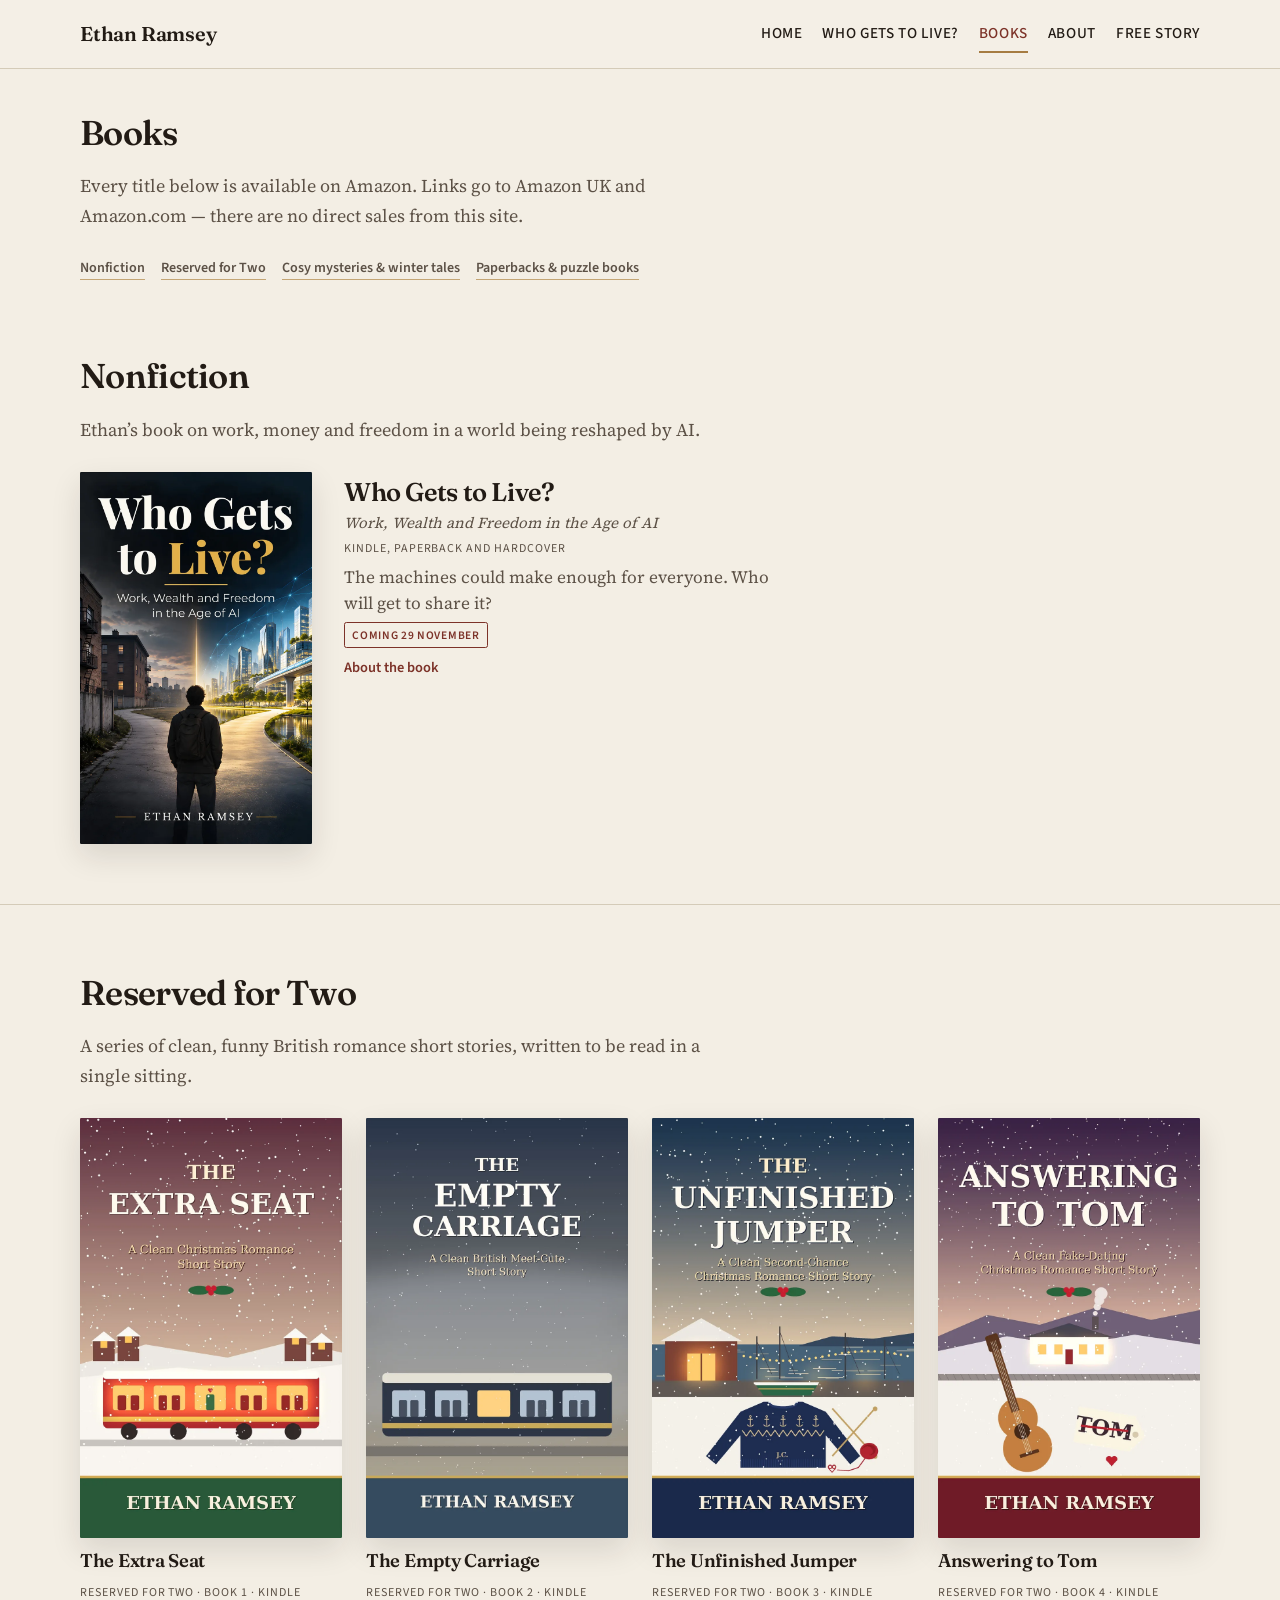
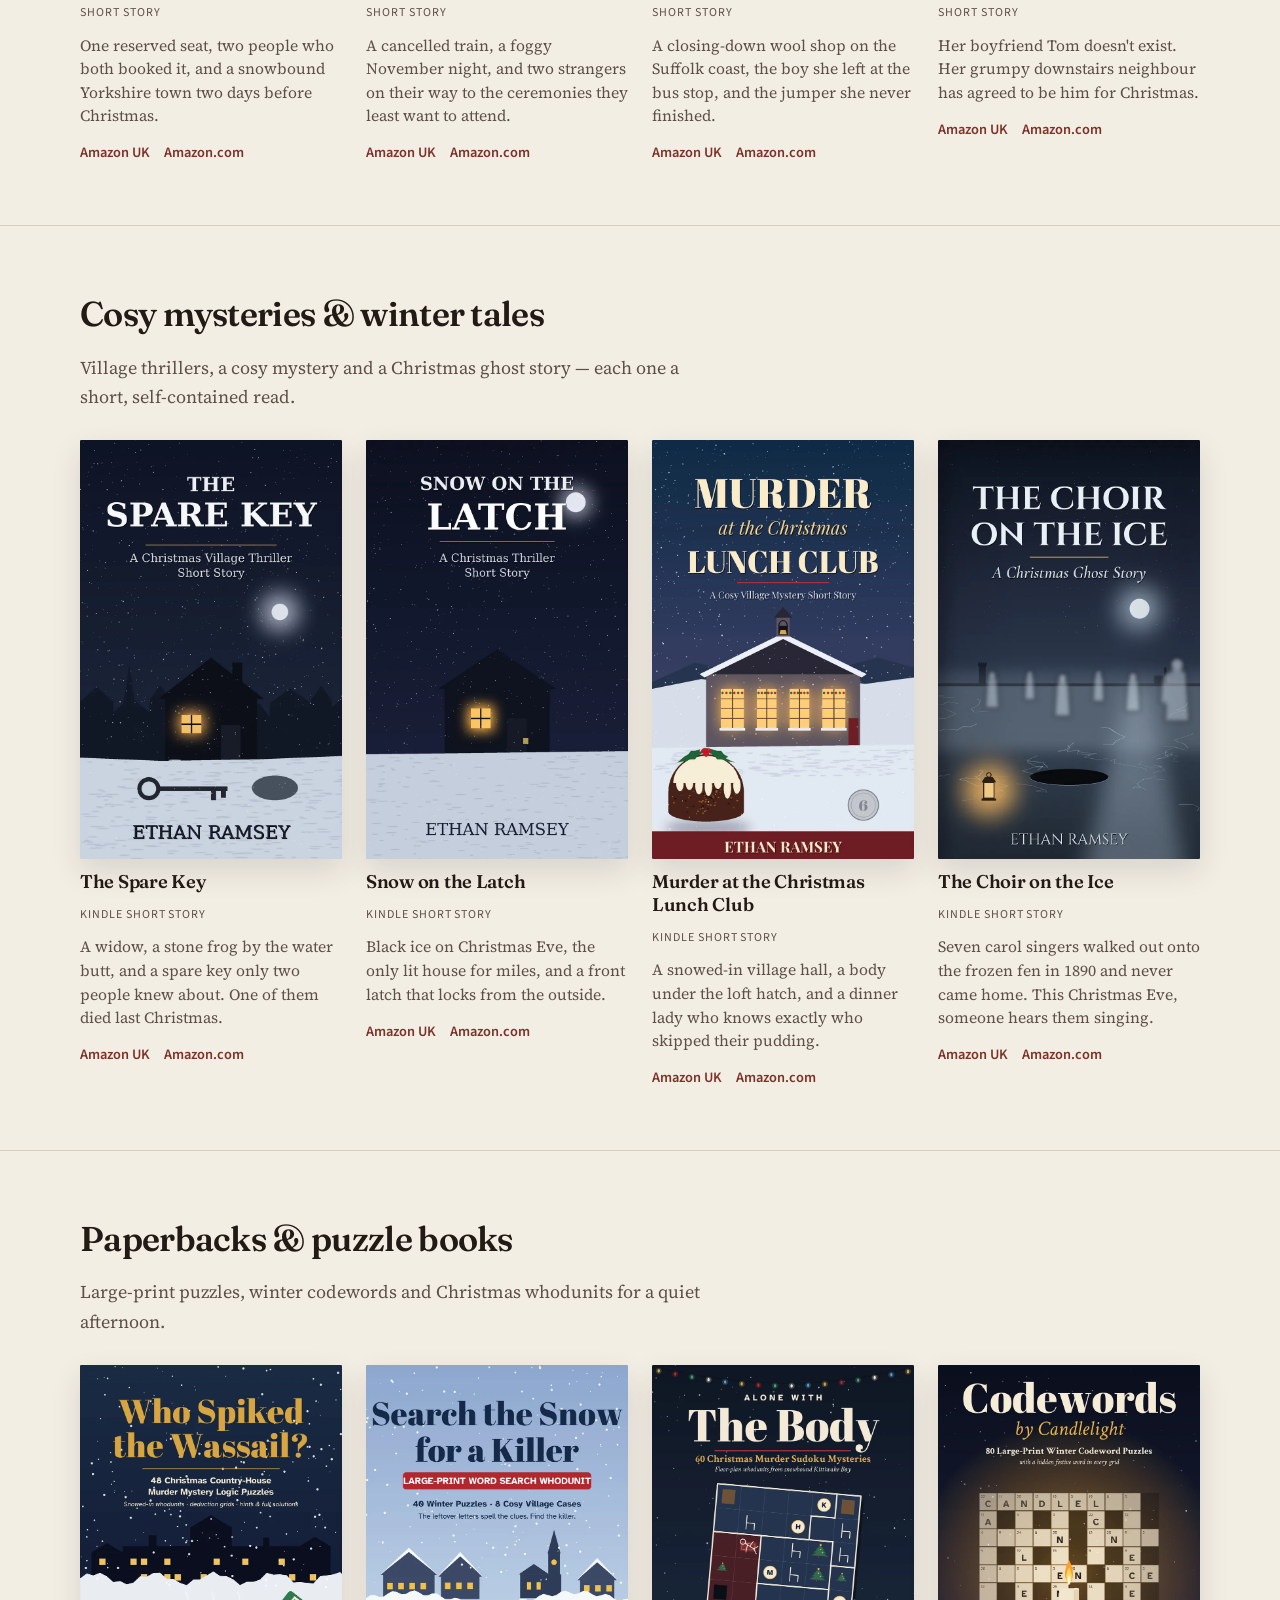
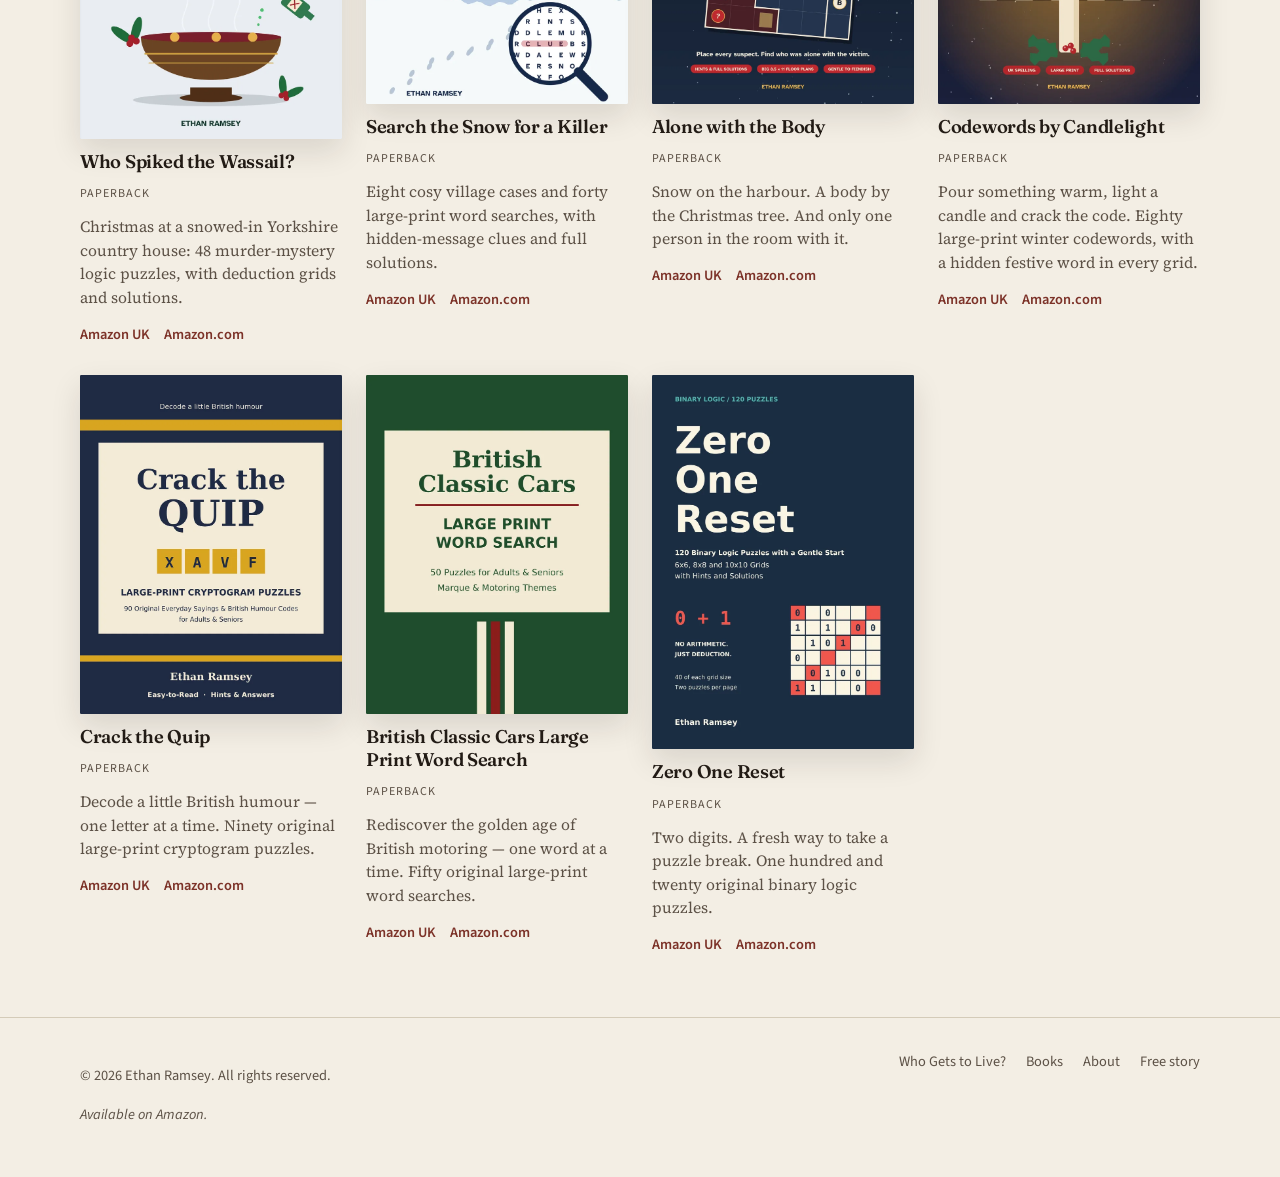
==== books/index.html @ f10092d9 "Add files via upload" ====
<!DOCTYPE html>
<html lang="en-GB">
<head>
  <meta charset="utf-8">
  <meta name="viewport" content="width=device-width, initial-scale=1">
  <title>Books by Ethan Ramsey</title>
  <meta name="description" content="Browse Ethan Ramsey’s books: a forthcoming nonfiction title, the Reserved for Two romance series, winter short stories, and paperback puzzle books. Available on Amazon.">
  <link rel="canonical" href="https://ethanramseybooks.com/books/">
  <meta property="og:type" content="website">
  <meta property="og:site_name" content="Ethan Ramsey">
  <meta property="og:title" content="Books by Ethan Ramsey">
  <meta property="og:description" content="Browse Ethan Ramsey’s books: a forthcoming nonfiction title, the Reserved for Two romance series, winter short stories, and paperback puzzle books. Available on Amazon.">
  <meta property="og:url" content="https://ethanramseybooks.com/books/">
  <meta property="og:image" content="https://ethanramseybooks.com/images/og-image.jpg">
  <meta property="og:locale" content="en_GB">
  <meta name="twitter:card" content="summary_large_image">
  <meta name="twitter:title" content="Books by Ethan Ramsey">
  <meta name="twitter:description" content="Browse Ethan Ramsey’s books: a forthcoming nonfiction title, the Reserved for Two romance series, winter short stories, and paperback puzzle books. Available on Amazon.">
  <meta name="twitter:image" content="https://ethanramseybooks.com/images/og-image.jpg">
  <link rel="icon" href="/images/icons/favicon.svg" type="image/svg+xml">
  <link rel="icon" href="/images/icons/favicon.ico" sizes="32x32">
  <link rel="icon" href="/images/icons/favicon-32.png" type="image/png" sizes="32x32">
  <link rel="apple-touch-icon" href="/images/icons/apple-touch-icon.png">
  <link rel="stylesheet" href="/css/fonts.css">
  <link rel="stylesheet" href="/css/styles.css">
  <script type="application/ld+json">
  {"@context":"https://schema.org","@graph":[
    {"@type":"WebSite","name":"Ethan Ramsey","url":"https://ethanramseybooks.com/"},
    {"@type":"Person","name":"Ethan Ramsey","url":"https://ethanramseybooks.com/"}
  ]}
  </script>
  
</head>
<body>
  <a class="skip" href="#main">Skip to content</a>
  <header class="site-header">
    <div class="wrap header-inner">
      <a class="wordmark" href="/">Ethan Ramsey</a>
      <button class="nav-toggle" type="button" aria-expanded="false" aria-controls="site-nav" aria-label="Open menu">
        <svg viewBox="0 0 24 24" aria-hidden="true"><path d="M4 7h16M4 12h16M4 17h16"></path></svg>
      </button>
      <nav class="site-nav" id="site-nav" aria-label="Primary">
        <ul>
          <li><a href="/">Home</a></li>
          <li><a href="/who-gets-to-live/">Who Gets to Live?</a></li>
          <li><a href="/books/" aria-current="page">Books</a></li>
          <li><a href="/about/">About</a></li>
          <li><a href="/free-story/">Free story</a></li>
        </ul>
      </nav>
    </div>
  </header>
  <main id="main">
    <header class="page-hero">
      <div class="wrap">
        <h1 class="page-title">Books</h1>
        <p class="page-intro">Every title below is available on Amazon. Links go to Amazon UK and Amazon.com — there are no direct sales from this site.</p>
        <ul class="jump">
          <li><a href="#nonfiction">Nonfiction</a></li>
          <li><a href="#romance">Reserved for Two</a></li>
          <li><a href="#winter">Cosy mysteries &amp; winter tales</a></li>
          <li><a href="#puzzles">Paperbacks &amp; puzzle books</a></li>
        </ul>
      </div>
    </header>

    <section class="section" id="nonfiction" aria-labelledby="nonfiction-h">
      <div class="wrap">
        <div class="section-head">
          <div>
            <h2 id="nonfiction-h">Nonfiction</h2>
            <p class="section-intro">Ethan’s book on work, money and freedom in a world being reshaped by AI.</p>
          </div>
        </div>
        <div class="book-feature">
          <article class="book">
      <figure class="cover">
        <a href="/who-gets-to-live/">
        <picture>
          <source type="image/webp" srcset="/images/covers/who-gets-to-live.webp">
          <img src="/images/covers/who-gets-to-live.jpg" alt="Front cover of Who Gets to Live? Work, Wealth and Freedom in the Age of AI, by Ethan Ramsey." width="800" height="1280" loading="lazy" decoding="async">
        </picture>
        </a>
      </figure>
      <h3><a href="/who-gets-to-live/">Who Gets to Live?</a></h3>
      <p class="subtitle">Work, Wealth and Freedom in the Age of AI</p>
      <p class="meta">Kindle, paperback and hardcover</p>
      <p class="hook">The machines could make enough for everyone. Who will get to share it?</p>
      <p class="badge">Coming 29 November</p>
      <p class="buy"><a href="/who-gets-to-live/">About the book</a></p>
    </article>
        </div>
      </div>
    </section>


    <section class="section" id="romance" aria-labelledby="romance-h">
      <div class="wrap">
        <div class="section-head">
          <div>
            <h2 id="romance-h">Reserved for Two</h2>
            <p class="section-intro">A series of clean, funny British romance short stories, written to be read in a single sitting.</p>
          </div>
        </div>
        <div class="book-grid wide">
          <article class="book">
      <figure class="cover">
        <picture>
          <source type="image/webp" srcset="/images/covers/the-extra-seat.webp">
          <img src="/images/covers/the-extra-seat.jpg" alt="Front cover of The Extra Seat, a clean Christmas romance short story by Ethan Ramsey." width="800" height="1280" loading="lazy" decoding="async">
        </picture>
      </figure>
      <h3>The Extra Seat</h3>
      <p class="meta">Reserved for Two · Book 1 · Kindle short story</p>
      <p class="hook">One reserved seat, two people who both booked it, and a snowbound Yorkshire town two days before Christmas.</p>
      <p class="buy">
        <a href="https://www.amazon.co.uk/dp/B0HQHB46G7" rel="noopener noreferrer">Amazon UK</a>
        <a href="https://www.amazon.com/dp/B0HQHB46G7" rel="noopener noreferrer">Amazon.com</a>
      </p>
    </article>
          <article class="book">
      <figure class="cover">
        <picture>
          <source type="image/webp" srcset="/images/covers/the-empty-carriage.webp">
          <img src="/images/covers/the-empty-carriage.jpg" alt="Front cover of The Empty Carriage, a clean British meet-cute short story by Ethan Ramsey." width="800" height="1280" loading="lazy" decoding="async">
        </picture>
      </figure>
      <h3>The Empty Carriage</h3>
      <p class="meta">Reserved for Two · Book 2 · Kindle short story</p>
      <p class="hook">A cancelled train, a foggy November night, and two strangers on their way to the ceremonies they least want to attend.</p>
      <p class="buy">
        <a href="https://www.amazon.co.uk/dp/B0HR152721" rel="noopener noreferrer">Amazon UK</a>
        <a href="https://www.amazon.com/dp/B0HR152721" rel="noopener noreferrer">Amazon.com</a>
      </p>
    </article>
          <article class="book">
      <figure class="cover">
        <picture>
          <source type="image/webp" srcset="/images/covers/the-unfinished-jumper.webp">
          <img src="/images/covers/the-unfinished-jumper.jpg" alt="Front cover of The Unfinished Jumper, a clean second-chance Christmas romance short story by Ethan Ramsey." width="800" height="1280" loading="lazy" decoding="async">
        </picture>
      </figure>
      <h3>The Unfinished Jumper</h3>
      <p class="meta">Reserved for Two · Book 3 · Kindle short story</p>
      <p class="hook">A closing-down wool shop on the Suffolk coast, the boy she left at the bus stop, and the jumper she never finished.</p>
      <p class="buy">
        <a href="https://www.amazon.co.uk/dp/B0HSLHY2MS" rel="noopener noreferrer">Amazon UK</a>
        <a href="https://www.amazon.com/dp/B0HSLHY2MS" rel="noopener noreferrer">Amazon.com</a>
      </p>
    </article>
          <article class="book">
      <figure class="cover">
        <picture>
          <source type="image/webp" srcset="/images/covers/answering-to-tom.webp">
          <img src="/images/covers/answering-to-tom.jpg" alt="Front cover of Answering to Tom, a clean fake-dating Christmas romance short story by Ethan Ramsey." width="800" height="1280" loading="lazy" decoding="async">
        </picture>
      </figure>
      <h3>Answering to Tom</h3>
      <p class="meta">Reserved for Two · Book 4 · Kindle short story</p>
      <p class="hook">Her boyfriend Tom doesn't exist. Her grumpy downstairs neighbour has agreed to be him for Christmas.</p>
      <p class="buy">
        <a href="https://www.amazon.co.uk/dp/B0HS6BNKLP" rel="noopener noreferrer">Amazon UK</a>
        <a href="https://www.amazon.com/dp/B0HS6BNKLP" rel="noopener noreferrer">Amazon.com</a>
      </p>
    </article>
        </div>
      </div>
    </section>


    <section class="section" id="winter" aria-labelledby="winter-h">
      <div class="wrap">
        <div class="section-head">
          <div>
            <h2 id="winter-h">Cosy mysteries &amp; winter tales</h2>
            <p class="section-intro">Village thrillers, a cosy mystery and a Christmas ghost story — each one a short, self-contained read.</p>
          </div>
        </div>
        <div class="book-grid wide">
          <article class="book">
      <figure class="cover">
        <picture>
          <source type="image/webp" srcset="/images/covers/the-spare-key.webp">
          <img src="/images/covers/the-spare-key.jpg" alt="Front cover of The Spare Key, a Christmas village thriller short story by Ethan Ramsey." width="800" height="1280" loading="lazy" decoding="async">
        </picture>
      </figure>
      <h3>The Spare Key</h3>
      <p class="meta">Kindle short story</p>
      <p class="hook">A widow, a stone frog by the water butt, and a spare key only two people knew about. One of them died last Christmas.</p>
      <p class="buy">
        <a href="https://www.amazon.co.uk/dp/B0HQHG3DVY" rel="noopener noreferrer">Amazon UK</a>
        <a href="https://www.amazon.com/dp/B0HQHG3DVY" rel="noopener noreferrer">Amazon.com</a>
      </p>
    </article>
          <article class="book">
      <figure class="cover">
        <picture>
          <source type="image/webp" srcset="/images/covers/snow-on-the-latch.webp">
          <img src="/images/covers/snow-on-the-latch.jpg" alt="Front cover of Snow on the Latch, a Christmas thriller short story by Ethan Ramsey." width="800" height="1280" loading="lazy" decoding="async">
        </picture>
      </figure>
      <h3>Snow on the Latch</h3>
      <p class="meta">Kindle short story</p>
      <p class="hook">Black ice on Christmas Eve, the only lit house for miles, and a front latch that locks from the outside.</p>
      <p class="buy">
        <a href="https://www.amazon.co.uk/dp/B0HR1ZJQ2Z" rel="noopener noreferrer">Amazon UK</a>
        <a href="https://www.amazon.com/dp/B0HR1ZJQ2Z" rel="noopener noreferrer">Amazon.com</a>
      </p>
    </article>
          <article class="book">
      <figure class="cover">
        <picture>
          <source type="image/webp" srcset="/images/covers/murder-at-the-christmas-lunch-club.webp">
          <img src="/images/covers/murder-at-the-christmas-lunch-club.jpg" alt="Front cover of Murder at the Christmas Lunch Club, a cosy village mystery short story by Ethan Ramsey." width="800" height="1280" loading="lazy" decoding="async">
        </picture>
      </figure>
      <h3>Murder at the Christmas Lunch Club</h3>
      <p class="meta">Kindle short story</p>
      <p class="hook">A snowed-in village hall, a body under the loft hatch, and a dinner lady who knows exactly who skipped their pudding.</p>
      <p class="buy">
        <a href="https://www.amazon.co.uk/dp/B0HRW1D47S" rel="noopener noreferrer">Amazon UK</a>
        <a href="https://www.amazon.com/dp/B0HRW1D47S" rel="noopener noreferrer">Amazon.com</a>
      </p>
    </article>
          <article class="book">
      <figure class="cover">
        <picture>
          <source type="image/webp" srcset="/images/covers/the-choir-on-the-ice.webp">
          <img src="/images/covers/the-choir-on-the-ice.jpg" alt="Front cover of The Choir on the Ice, a Christmas ghost story by Ethan Ramsey." width="800" height="1280" loading="lazy" decoding="async">
        </picture>
      </figure>
      <h3>The Choir on the Ice</h3>
      <p class="meta">Kindle short story</p>
      <p class="hook">Seven carol singers walked out onto the frozen fen in 1890 and never came home. This Christmas Eve, someone hears them singing.</p>
      <p class="buy">
        <a href="https://www.amazon.co.uk/dp/B0HRV9SLFY" rel="noopener noreferrer">Amazon UK</a>
        <a href="https://www.amazon.com/dp/B0HRV9SLFY" rel="noopener noreferrer">Amazon.com</a>
      </p>
    </article>
        </div>
      </div>
    </section>


    <section class="section" id="puzzles" aria-labelledby="puzzles-h">
      <div class="wrap">
        <div class="section-head">
          <div>
            <h2 id="puzzles-h">Paperbacks &amp; puzzle books</h2>
            <p class="section-intro">Large-print puzzles, winter codewords and Christmas whodunits for a quiet afternoon.</p>
          </div>
        </div>
        <div class="book-grid wide">
          <article class="book">
      <figure class="cover">
        <picture>
          <source type="image/webp" srcset="/images/covers/who-spiked-the-wassail.webp">
          <img src="/images/covers/who-spiked-the-wassail.jpg" alt="Front cover of Who Spiked the Wassail?, a paperback of Christmas country-house murder mystery logic puzzles by Ethan Ramsey." width="800" height="1280" loading="lazy" decoding="async">
        </picture>
      </figure>
      <h3>Who Spiked the Wassail?</h3>
      <p class="meta">Paperback</p>
      <p class="hook">Christmas at a snowed-in Yorkshire country house: 48 murder-mystery logic puzzles, with deduction grids and solutions.</p>
      <p class="buy">
        <a href="https://www.amazon.co.uk/dp/B0HRVRZLHK" rel="noopener noreferrer">Amazon UK</a>
        <a href="https://www.amazon.com/dp/B0HRVRZLHK" rel="noopener noreferrer">Amazon.com</a>
      </p>
    </article>
          <article class="book">
      <figure class="cover">
        <picture>
          <source type="image/webp" srcset="/images/covers/search-the-snow-for-a-killer.webp">
          <img src="/images/covers/search-the-snow-for-a-killer.jpg" alt="Front cover of Search the Snow for a Killer, a large-print word search whodunit paperback by Ethan Ramsey." width="800" height="1280" loading="lazy" decoding="async">
        </picture>
      </figure>
      <h3>Search the Snow for a Killer</h3>
      <p class="meta">Paperback</p>
      <p class="hook">Eight cosy village cases and forty large-print word searches, with hidden-message clues and full solutions.</p>
      <p class="buy">
        <a href="https://www.amazon.co.uk/dp/B0HRVFD69W" rel="noopener noreferrer">Amazon UK</a>
        <a href="https://www.amazon.com/dp/B0HRVFD69W" rel="noopener noreferrer">Amazon.com</a>
      </p>
    </article>
          <article class="book">
      <figure class="cover">
        <picture>
          <source type="image/webp" srcset="/images/covers/alone-with-the-body.webp">
          <img src="/images/covers/alone-with-the-body.jpg" alt="Front cover of Alone with the Body, a paperback of Christmas murder sudoku mysteries by Ethan Ramsey." width="800" height="1280" loading="lazy" decoding="async">
        </picture>
      </figure>
      <h3>Alone with the Body</h3>
      <p class="meta">Paperback</p>
      <p class="hook">Snow on the harbour. A body by the Christmas tree. And only one person in the room with it.</p>
      <p class="buy">
        <a href="https://www.amazon.co.uk/dp/B0HSLQBC4L" rel="noopener noreferrer">Amazon UK</a>
        <a href="https://www.amazon.com/dp/B0HSLQBC4L" rel="noopener noreferrer">Amazon.com</a>
      </p>
    </article>
          <article class="book">
      <figure class="cover">
        <picture>
          <source type="image/webp" srcset="/images/covers/codewords-by-candlelight.webp">
          <img src="/images/covers/codewords-by-candlelight.jpg" alt="Front cover of Codewords by Candlelight, a large-print winter codeword puzzle paperback by Ethan Ramsey." width="800" height="1280" loading="lazy" decoding="async">
        </picture>
      </figure>
      <h3>Codewords by Candlelight</h3>
      <p class="meta">Paperback</p>
      <p class="hook">Pour something warm, light a candle and crack the code. Eighty large-print winter codewords, with a hidden festive word in every grid.</p>
      <p class="buy">
        <a href="https://www.amazon.co.uk/dp/B0HSLQKNQK" rel="noopener noreferrer">Amazon UK</a>
        <a href="https://www.amazon.com/dp/B0HSLQKNQK" rel="noopener noreferrer">Amazon.com</a>
      </p>
    </article>
          <article class="book">
      <figure class="cover">
        <picture>
          <source type="image/webp" srcset="/images/covers/crack-the-quip.webp">
          <img src="/images/covers/crack-the-quip.jpg" alt="Front cover of Crack the Quip, a large-print cryptogram puzzle paperback by Ethan Ramsey." width="800" height="1280" loading="lazy" decoding="async">
        </picture>
      </figure>
      <h3>Crack the Quip</h3>
      <p class="meta">Paperback</p>
      <p class="hook">Decode a little British humour — one letter at a time. Ninety original large-print cryptogram puzzles.</p>
      <p class="buy">
        <a href="https://www.amazon.co.uk/dp/B0HQWWC2CY" rel="noopener noreferrer">Amazon UK</a>
        <a href="https://www.amazon.com/dp/B0HQWWC2CY" rel="noopener noreferrer">Amazon.com</a>
      </p>
    </article>
          <article class="book">
      <figure class="cover">
        <picture>
          <source type="image/webp" srcset="/images/covers/british-classic-cars.webp">
          <img src="/images/covers/british-classic-cars.jpg" alt="Front cover of British Classic Cars Large Print Word Search, a puzzle paperback by Ethan Ramsey." width="800" height="1280" loading="lazy" decoding="async">
        </picture>
      </figure>
      <h3>British Classic Cars Large Print Word Search</h3>
      <p class="meta">Paperback</p>
      <p class="hook">Rediscover the golden age of British motoring — one word at a time. Fifty original large-print word searches.</p>
      <p class="buy">
        <a href="https://www.amazon.co.uk/dp/B0HQJK1TP4" rel="noopener noreferrer">Amazon UK</a>
        <a href="https://www.amazon.com/dp/B0HQJK1TP4" rel="noopener noreferrer">Amazon.com</a>
      </p>
    </article>
          <article class="book">
      <figure class="cover">
        <picture>
          <source type="image/webp" srcset="/images/covers/zero-one-reset.webp">
          <img src="/images/covers/zero-one-reset.jpg" alt="Front cover of Zero One Reset, a binary logic puzzle paperback by Ethan Ramsey." width="800" height="1280" loading="lazy" decoding="async">
        </picture>
      </figure>
      <h3>Zero One Reset</h3>
      <p class="meta">Paperback</p>
      <p class="hook">Two digits. A fresh way to take a puzzle break. One hundred and twenty original binary logic puzzles.</p>
      <p class="buy">
        <a href="https://www.amazon.co.uk/dp/B0HQX35XYQ" rel="noopener noreferrer">Amazon UK</a>
        <a href="https://www.amazon.com/dp/B0HQX35XYQ" rel="noopener noreferrer">Amazon.com</a>
      </p>
    </article>
        </div>
      </div>
    </section>


  </main>
  <footer class="site-footer">
    <div class="wrap footer-inner">
      <div>
        <p>&copy; 2026 Ethan Ramsey. All rights reserved.</p>
        <p class="avail">Available on Amazon.</p>
      </div>
      <nav aria-label="Footer">
        <ul>
          <li><a href="/who-gets-to-live/">Who Gets to Live?</a></li>
          <li><a href="/books/">Books</a></li>
          <li><a href="/about/">About</a></li>
          <li><a href="/free-story/">Free story</a></li>
        </ul>
      </nav>
    </div>
  </footer>
  <script src="/js/nav.js" defer></script>
</body>
</html>
---- css/fonts.css ----
/* Self-hosted Fraunces, Source Serif 4 and Source Sans 3 (Latin + Latin-ext). Sourced from Google Fonts. */
/* vietnamese */
@font-face {
  font-family: 'Fraunces';
  font-style: normal;
  font-weight: 500;
  font-display: swap;
  src: url(../fonts/6NU78FyLNQOQZAnv9bYEvDiIdE9Ea92uemAk_WBq8U_9v0c2Wa0KxCFTeO-U.woff2) format('woff2');
  unicode-range: U+0100-02BA, U+02BD-02C5, U+02C7-02CC, U+02CE-02D7, U+02DD-02FF, U+0304, U+0308, U+0329, U+1D00-1DBF, U+1E00-1E9F, U+1EF2-1EFF, U+2020, U+20A0-20AB, U+20AD-20C4, U+2113, U+2C60-2C7F, U+A720-A7FF;
}
/* latin */
@font-face {
  font-family: 'Fraunces';
  font-style: normal;
  font-weight: 500;
  font-display: swap;
  src: url(../fonts/6NU78FyLNQOQZAnv9bYEvDiIdE9Ea92uemAk_WBq8U_9v0c2Wa0KxC9TeA.woff2) format('woff2');
  unicode-range: U+0000-00FF, U+0131, U+0152-0153, U+02BB-02BC, U+02C6, U+02DA, U+02DC, U+0304, U+0308, U+0329, U+2000-206F, U+20AC, U+2122, U+2191, U+2193, U+2212, U+2215, U+FEFF, U+FFFD;
}
/* vietnamese */
@font-face {
  font-family: 'Fraunces';
  font-style: normal;
  font-weight: 600;
  font-display: swap;
  src: url(../fonts/6NU78FyLNQOQZAnv9bYEvDiIdE9Ea92uemAk_WBq8U_9v0c2Wa0KxCFTeO-U.woff2) format('woff2');
  unicode-range: U+0100-02BA, U+02BD-02C5, U+02C7-02CC, U+02CE-02D7, U+02DD-02FF, U+0304, U+0308, U+0329, U+1D00-1DBF, U+1E00-1E9F, U+1EF2-1EFF, U+2020, U+20A0-20AB, U+20AD-20C4, U+2113, U+2C60-2C7F, U+A720-A7FF;
}
/* latin */
@font-face {
  font-family: 'Fraunces';
  font-style: normal;
  font-weight: 600;
  font-display: swap;
  src: url(../fonts/6NU78FyLNQOQZAnv9bYEvDiIdE9Ea92uemAk_WBq8U_9v0c2Wa0KxC9TeA.woff2) format('woff2');
  unicode-range: U+0000-00FF, U+0131, U+0152-0153, U+02BB-02BC, U+02C6, U+02DA, U+02DC, U+0304, U+0308, U+0329, U+2000-206F, U+20AC, U+2122, U+2191, U+2193, U+2212, U+2215, U+FEFF, U+FFFD;
}
/* vietnamese */
@font-face {
  font-family: 'Fraunces';
  font-style: normal;
  font-weight: 700;
  font-display: swap;
  src: url(../fonts/6NU78FyLNQOQZAnv9bYEvDiIdE9Ea92uemAk_WBq8U_9v0c2Wa0KxCFTeO-U.woff2) format('woff2');
  unicode-range: U+0100-02BA, U+02BD-02C5, U+02C7-02CC, U+02CE-02D7, U+02DD-02FF, U+0304, U+0308, U+0329, U+1D00-1DBF, U+1E00-1E9F, U+1EF2-1EFF, U+2020, U+20A0-20AB, U+20AD-20C4, U+2113, U+2C60-2C7F, U+A720-A7FF;
}
/* latin */
@font-face {
  font-family: 'Fraunces';
  font-style: normal;
  font-weight: 700;
  font-display: swap;
  src: url(../fonts/6NU78FyLNQOQZAnv9bYEvDiIdE9Ea92uemAk_WBq8U_9v0c2Wa0KxC9TeA.woff2) format('woff2');
  unicode-range: U+0000-00FF, U+0131, U+0152-0153, U+02BB-02BC, U+02C6, U+02DA, U+02DC, U+0304, U+0308, U+0329, U+2000-206F, U+20AC, U+2122, U+2191, U+2193, U+2212, U+2215, U+FEFF, U+FFFD;
}
/* cyrillic-ext */
@font-face {
  font-family: 'Source Sans 3';
  font-style: italic;
  font-weight: 400;
  font-display: swap;
  src: url(../fonts/nwpDtKy2OAdR1K-IwhWudF-R3woAa8opPOrG97lwqLlOxCcSmrfB.woff2) format('woff2');
  unicode-range: U+0100-02BA, U+02BD-02C5, U+02C7-02CC, U+02CE-02D7, U+02DD-02FF, U+0304, U+0308, U+0329, U+1D00-1DBF, U+1E00-1E9F, U+1EF2-1EFF, U+2020, U+20A0-20AB, U+20AD-20C4, U+2113, U+2C60-2C7F, U+A720-A7FF;
}
/* latin */
@font-face {
  font-family: 'Source Sans 3';
  font-style: italic;
  font-weight: 400;
  font-display: swap;
  src: url(../fonts/nwpDtKy2OAdR1K-IwhWudF-R3woAa8opPOrG97lwqLlOxCkSmg.woff2) format('woff2');
  unicode-range: U+0000-00FF, U+0131, U+0152-0153, U+02BB-02BC, U+02C6, U+02DA, U+02DC, U+0304, U+0308, U+0329, U+2000-206F, U+20AC, U+2122, U+2191, U+2193, U+2212, U+2215, U+FEFF, U+FFFD;
}
/* cyrillic-ext */
@font-face {
  font-family: 'Source Sans 3';
  font-style: normal;
  font-weight: 400;
  font-display: swap;
  src: url(../fonts/nwpStKy2OAdR1K-IwhWudF-R3wEaZfrc.woff2) format('woff2');
  unicode-range: U+0100-02BA, U+02BD-02C5, U+02C7-02CC, U+02CE-02D7, U+02DD-02FF, U+0304, U+0308, U+0329, U+1D00-1DBF, U+1E00-1E9F, U+1EF2-1EFF, U+2020, U+20A0-20AB, U+20AD-20C4, U+2113, U+2C60-2C7F, U+A720-A7FF;
}
/* latin */
@font-face {
  font-family: 'Source Sans 3';
  font-style: normal;
  font-weight: 400;
  font-display: swap;
  src: url(../fonts/nwpStKy2OAdR1K-IwhWudF-R3w8aZQ.woff2) format('woff2');
  unicode-range: U+0000-00FF, U+0131, U+0152-0153, U+02BB-02BC, U+02C6, U+02DA, U+02DC, U+0304, U+0308, U+0329, U+2000-206F, U+20AC, U+2122, U+2191, U+2193, U+2212, U+2215, U+FEFF, U+FFFD;
}
/* cyrillic-ext */
@font-face {
  font-family: 'Source Sans 3';
  font-style: normal;
  font-weight: 500;
  font-display: swap;
  src: url(../fonts/nwpStKy2OAdR1K-IwhWudF-R3wEaZfrc.woff2) format('woff2');
  unicode-range: U+0100-02BA, U+02BD-02C5, U+02C7-02CC, U+02CE-02D7, U+02DD-02FF, U+0304, U+0308, U+0329, U+1D00-1DBF, U+1E00-1E9F, U+1EF2-1EFF, U+2020, U+20A0-20AB, U+20AD-20C4, U+2113, U+2C60-2C7F, U+A720-A7FF;
}
/* latin */
@font-face {
  font-family: 'Source Sans 3';
  font-style: normal;
  font-weight: 500;
  font-display: swap;
  src: url(../fonts/nwpStKy2OAdR1K-IwhWudF-R3w8aZQ.woff2) format('woff2');
  unicode-range: U+0000-00FF, U+0131, U+0152-0153, U+02BB-02BC, U+02C6, U+02DA, U+02DC, U+0304, U+0308, U+0329, U+2000-206F, U+20AC, U+2122, U+2191, U+2193, U+2212, U+2215, U+FEFF, U+FFFD;
}
/* cyrillic-ext */
@font-face {
  font-family: 'Source Sans 3';
  font-style: normal;
  font-weight: 600;
  font-display: swap;
  src: url(../fonts/nwpStKy2OAdR1K-IwhWudF-R3wEaZfrc.woff2) format('woff2');
  unicode-range: U+0100-02BA, U+02BD-02C5, U+02C7-02CC, U+02CE-02D7, U+02DD-02FF, U+0304, U+0308, U+0329, U+1D00-1DBF, U+1E00-1E9F, U+1EF2-1EFF, U+2020, U+20A0-20AB, U+20AD-20C4, U+2113, U+2C60-2C7F, U+A720-A7FF;
}
/* latin */
@font-face {
  font-family: 'Source Sans 3';
  font-style: normal;
  font-weight: 600;
  font-display: swap;
  src: url(../fonts/nwpStKy2OAdR1K-IwhWudF-R3w8aZQ.woff2) format('woff2');
  unicode-range: U+0000-00FF, U+0131, U+0152-0153, U+02BB-02BC, U+02C6, U+02DA, U+02DC, U+0304, U+0308, U+0329, U+2000-206F, U+20AC, U+2122, U+2191, U+2193, U+2212, U+2215, U+FEFF, U+FFFD;
}
/* cyrillic-ext */
@font-face {
  font-family: 'Source Serif 4';
  font-style: normal;
  font-weight: 400;
  font-display: swap;
  src: url(../fonts/vEFI2_tTDB4M7-auWDN0ahZJW1gV8tenXg.woff2) format('woff2');
  unicode-range: U+0100-02BA, U+02BD-02C5, U+02C7-02CC, U+02CE-02D7, U+02DD-02FF, U+0304, U+0308, U+0329, U+1D00-1DBF, U+1E00-1E9F, U+1EF2-1EFF, U+2020, U+20A0-20AB, U+20AD-20C4, U+2113, U+2C60-2C7F, U+A720-A7FF;
}
/* latin */
@font-face {
  font-family: 'Source Serif 4';
  font-style: normal;
  font-weight: 400;
  font-display: swap;
  src: url(../fonts/vEFI2_tTDB4M7-auWDN0ahZJW1gb8tc.woff2) format('woff2');
  unicode-range: U+0000-00FF, U+0131, U+0152-0153, U+02BB-02BC, U+02C6, U+02DA, U+02DC, U+0304, U+0308, U+0329, U+2000-206F, U+20AC, U+2122, U+2191, U+2193, U+2212, U+2215, U+FEFF, U+FFFD;
}
/* cyrillic-ext */
@font-face {
  font-family: 'Source Serif 4';
  font-style: normal;
  font-weight: 600;
  font-display: swap;
  src: url(../fonts/vEFI2_tTDB4M7-auWDN0ahZJW1gV8tenXg.woff2) format('woff2');
  unicode-range: U+0100-02BA, U+02BD-02C5, U+02C7-02CC, U+02CE-02D7, U+02DD-02FF, U+0304, U+0308, U+0329, U+1D00-1DBF, U+1E00-1E9F, U+1EF2-1EFF, U+2020, U+20A0-20AB, U+20AD-20C4, U+2113, U+2C60-2C7F, U+A720-A7FF;
}
/* latin */
@font-face {
  font-family: 'Source Serif 4';
  font-style: normal;
  font-weight: 600;
  font-display: swap;
  src: url(../fonts/vEFI2_tTDB4M7-auWDN0ahZJW1gb8tc.woff2) format('woff2');
  unicode-range: U+0000-00FF, U+0131, U+0152-0153, U+02BB-02BC, U+02C6, U+02DA, U+02DC, U+0304, U+0308, U+0329, U+2000-206F, U+20AC, U+2122, U+2191, U+2193, U+2212, U+2215, U+FEFF, U+FFFD;
}
/* cyrillic-ext */
@font-face {
  font-family: 'Source Serif 4';
  font-style: normal;
  font-weight: 700;
  font-display: swap;
  src: url(../fonts/vEFI2_tTDB4M7-auWDN0ahZJW1gV8tenXg.woff2) format('woff2');
  unicode-range: U+0100-02BA, U+02BD-02C5, U+02C7-02CC, U+02CE-02D7, U+02DD-02FF, U+0304, U+0308, U+0329, U+1D00-1DBF, U+1E00-1E9F, U+1EF2-1EFF, U+2020, U+20A0-20AB, U+20AD-20C4, U+2113, U+2C60-2C7F, U+A720-A7FF;
}
/* latin */
@font-face {
  font-family: 'Source Serif 4';
  font-style: normal;
  font-weight: 700;
  font-display: swap;
  src: url(../fonts/vEFI2_tTDB4M7-auWDN0ahZJW1gb8tc.woff2) format('woff2');
  unicode-range: U+0000-00FF, U+0131, U+0152-0153, U+02BB-02BC, U+02C6, U+02DA, U+02DC, U+0304, U+0308, U+0329, U+2000-206F, U+20AC, U+2122, U+2191, U+2193, U+2212, U+2215, U+FEFF, U+FFFD;
}
---- css/styles.css ----
/* Ethan Ramsey site — warm, literary, mobile-first */
:root {
  --paper: #f3eee4;
  --paper-deep: #e7dfd0;
  --card: #faf7f1;
  --ink: #221b15;
  --ink-muted: #5c5146;
  --accent: #7c3228;
  --accent-hover: #5c241c;
  --gold: #a67c42;
  --gold-text: #6f4d22;
  --gold-soft: #c4a574;
  --rule: #d4cbb8;
  --shadow: 0 12px 30px rgba(34, 27, 21, 0.12);
  --max: 70rem;
  --header-h: 4.25rem;
  --font-display: "Fraunces", "Iowan Old Style", Palatino, "Palatino Linotype", "Times New Roman", serif;
  --font-serif: "Source Serif 4", "Iowan Old Style", Palatino, "Palatino Linotype", "Times New Roman", serif;
  --font-sans: "Source Sans 3", "Source Sans Pro", "Segoe UI", system-ui, sans-serif;
  color-scheme: light;
}

*, *::before, *::after { box-sizing: border-box; }
html { scroll-behavior: smooth; }
@media (prefers-reduced-motion: reduce) {
  html { scroll-behavior: auto; }
  *, *::before, *::after { animation-duration: 0.01ms !important; animation-iteration-count: 1 !important; transition-duration: 0.01ms !important; }
}

body {
  margin: 0;
  background: var(--paper);
  color: var(--ink);
  font-family: var(--font-serif);
  font-size: 1.0625rem;
  line-height: 1.65;
  min-height: 100vh;
  display: flex;
  flex-direction: column;
}
@media (min-width: 48rem) {
  body { font-size: 1.125rem; }
}

img { max-width: 100%; height: auto; display: block; }
picture { display: block; }
a { color: var(--accent); text-underline-offset: 0.15em; }
a:hover { color: var(--accent-hover); }
:focus-visible {
  outline: 2px solid var(--gold);
  outline-offset: 3px;
}

.skip {
  position: absolute;
  left: 0.75rem;
  top: -3rem;
  background: var(--ink);
  color: var(--paper);
  padding: 0.5rem 0.9rem;
  z-index: 100;
  text-decoration: none;
}
.skip:focus { top: 0.75rem; }

.wrap {
  width: min(100% - 2rem, var(--max));
  margin-inline: auto;
}
@media (min-width: 48rem) {
  .wrap { width: min(100% - 3rem, var(--max)); }
}

/* Header */
.site-header {
  position: sticky;
  top: 0;
  z-index: 40;
  background: color-mix(in srgb, var(--paper) 92%, white);
  backdrop-filter: blur(10px);
  border-bottom: 1px solid var(--rule);
}
.header-inner {
  display: flex;
  align-items: center;
  justify-content: space-between;
  min-height: var(--header-h);
  gap: 1rem;
}
.wordmark {
  font-family: var(--font-display);
  font-weight: 600;
  font-size: 1.25rem;
  letter-spacing: -0.01em;
  color: var(--ink);
  text-decoration: none;
  line-height: 1.1;
}
.wordmark span {
  display: block;
  font-family: var(--font-sans);
  font-weight: 500;
  font-size: 0.68rem;
  letter-spacing: 0.16em;
  text-transform: uppercase;
  color: var(--ink-muted);
  margin-top: 0.1rem;
}
.wordmark:hover { color: var(--accent); }

.nav-toggle {
  display: inline-flex;
  align-items: center;
  justify-content: center;
  width: 2.75rem;
  height: 2.75rem;
  border: 1px solid var(--rule);
  background: var(--card);
  color: var(--ink);
  border-radius: 0.3rem;
  cursor: pointer;
}
.nav-toggle svg { width: 1.35rem; height: 1.35rem; fill: none; stroke: currentColor; stroke-width: 1.8; }
.nav-toggle[aria-expanded="true"] { background: var(--ink); color: var(--paper); }

.site-nav ul {
  list-style: none;
  margin: 0;
  padding: 0;
  display: flex;
  flex-direction: column;
  gap: 0.15rem;
}
.site-nav a {
  display: block;
  padding: 0.7rem 0.2rem;
  color: var(--ink);
  text-decoration: none;
  font-family: var(--font-sans);
  font-weight: 500;
  font-size: 0.95rem;
  letter-spacing: 0.04em;
  text-transform: uppercase;
}
.site-nav a:hover,
.site-nav a[aria-current="page"] { color: var(--accent); }
.site-nav a[aria-current="page"] { box-shadow: inset 0 -2px 0 var(--gold); }

@media (max-width: 47.99rem) {
  .site-nav {
    display: none;
    position: absolute;
    left: 0; right: 0;
    top: var(--header-h);
    background: var(--paper);
    border-bottom: 1px solid var(--rule);
    padding: 0.5rem 1rem 1rem;
  }
  .site-nav.is-open { display: block; }
}
@media (min-width: 48rem) {
  .nav-toggle { display: none; }
  .site-nav { display: block; }
  .site-nav ul { flex-direction: row; gap: 1.5rem; }
  .site-nav a { padding: 0.4rem 0; }
}

/* Buttons */
.btn {
  display: inline-flex;
  align-items: center;
  justify-content: center;
  gap: 0.4rem;
  padding: 0.7rem 1.25rem;
  font-family: var(--font-sans);
  font-weight: 600;
  font-size: 0.95rem;
  letter-spacing: 0.02em;
  text-decoration: none;
  border-radius: 0.2rem;
  border: 1px solid transparent;
  min-height: 2.75rem;
  line-height: 1.2;
}
.btn-primary {
  background: var(--accent);
  color: #faf7f1;
}
.btn-primary:hover { background: var(--accent-hover); color: #fff; }
.btn-ghost {
  background: transparent;
  color: var(--ink);
  border-color: var(--ink);
}
.btn-ghost:hover { background: var(--ink); color: var(--paper); }
.btn:disabled,
.btn[aria-disabled="true"] {
  opacity: 0.6;
  cursor: not-allowed;
  pointer-events: none;
  filter: grayscale(0.15);
}
.btn-row { display: flex; flex-wrap: wrap; gap: 0.75rem; }

/* Hero */
.hero {
  padding: 2.5rem 0 2.75rem;
  border-bottom: 1px solid var(--rule);
}
.hero-kicker {
  font-family: var(--font-sans);
  font-size: 0.78rem;
  font-weight: 600;
  letter-spacing: 0.16em;
  text-transform: uppercase;
  color: var(--gold-text);
  margin: 0 0 0.85rem;
}
.hero h1 {
  font-family: var(--font-display);
  font-weight: 600;
  font-size: clamp(2rem, 5.5vw, 3.35rem);
  line-height: 1.15;
  letter-spacing: -0.02em;
  margin: 0 0 1rem;
  max-width: 18ch;
}
.hero .lead {
  font-size: 1.15rem;
  color: var(--ink-muted);
  max-width: 38rem;
  margin: 0 0 1.6rem;
}
@media (min-width: 48rem) {
  .hero { padding: 4rem 0 4.25rem; }
}

/* Sections */
.section { padding: 2.75rem 0; }
@media (min-width: 48rem) { .section { padding: 3.75rem 0; } }
.section + .section { border-top: 1px solid var(--rule); }
.section-head {
  display: flex;
  flex-wrap: wrap;
  align-items: baseline;
  justify-content: space-between;
  gap: 0.75rem 1.5rem;
  margin-bottom: 1.75rem;
}
.section-head h2,
.page-title {
  font-family: var(--font-display);
  font-weight: 600;
  font-size: clamp(1.6rem, 3vw, 2.15rem);
  letter-spacing: -0.02em;
  margin: 0;
}
.section-intro, .page-intro {
  color: var(--ink-muted);
  max-width: 40rem;
  margin: 0.6rem 0 0;
}
.page-hero { padding: 2.25rem 0 0.5rem; }
.link-more {
  font-family: var(--font-sans);
  font-weight: 600;
  font-size: 0.9rem;
  text-decoration: none;
  color: var(--accent);
  white-space: nowrap;
}
.link-more:hover { text-decoration: underline; }

.jump {
  display: flex;
  flex-wrap: wrap;
  gap: 0.5rem 1rem;
  margin: 1.25rem 0 0;
  padding: 0;
  list-style: none;
}
.jump a {
  font-family: var(--font-sans);
  font-size: 0.88rem;
  font-weight: 600;
  text-decoration: none;
  color: var(--ink-muted);
  border-bottom: 1px solid var(--gold-soft);
  padding-bottom: 0.1rem;
}
.jump a:hover { color: var(--accent); }

/* Book cards */
.book-grid {
  display: grid;
  gap: 1.5rem;
}
@media (max-width: 39.99rem) {
  .book-grid {
    grid-template-columns: repeat(2, 1fr);
    gap: 1.4rem 0.85rem;
  }
  .book {
    display: flex;
    flex-direction: column;
    gap: 0.45rem;
    min-width: 0;
  }
  .book .cover { grid-row: auto; }
  .book h3,
  .book .subtitle,
  .book .meta,
  .book .hook,
  .book .buy,
  .book .badge { grid-column: auto; }
  .book h3 { font-size: 1.02rem; }
  .book .hook { font-size: 0.86rem; line-height: 1.45; }
  .book .meta { font-size: 0.66rem; letter-spacing: 0.06em; }
  .buy { font-size: 0.82rem; gap: 0.25rem 0.7rem; }
  .book-feature { max-width: none; }
  .book-feature .cover { max-width: 11.5rem; }
}
@media (min-width: 40rem) {
  .book-grid { grid-template-columns: repeat(2, 1fr); gap: 1.75rem 1.5rem; }
  .book { display: flex; flex-direction: column; gap: 0.7rem; }
}
@media (min-width: 64rem) {
  .book-grid { grid-template-columns: repeat(3, 1fr); }
  .book-grid.featured { grid-template-columns: repeat(4, 1fr); }
}
@media (min-width: 80rem) {
  .book-grid.wide { grid-template-columns: repeat(4, 1fr); }
}

.book { background: transparent; }
.cover {
  margin: 0;
  background: var(--paper-deep);
  box-shadow: var(--shadow);
  border-radius: 0.08rem;
  overflow: hidden;
}
.cover img {
  width: 100%;
  height: auto;
}
.book h3 {
  font-family: var(--font-display);
  font-weight: 600;
  font-size: 1.15rem;
  line-height: 1.25;
  margin: 0;
  letter-spacing: -0.015em;
}
.book .subtitle {
  font-family: var(--font-serif);
  font-size: 0.82rem;
  font-style: italic;
  font-weight: 400;
  color: var(--ink-muted);
  margin: 0;
  line-height: 1.35;
}
.book .meta {
  font-family: var(--font-sans);
  font-size: 0.75rem;
  letter-spacing: 0.08em;
  text-transform: uppercase;
  color: var(--ink-muted);
  margin: 0;
}
.book .hook {
  margin: 0;
  color: var(--ink-muted);
  font-size: 0.98rem;
  line-height: 1.5;
}
.buy {
  display: flex;
  flex-wrap: wrap;
  gap: 0.35rem 0.9rem;
  margin: 0.15rem 0 0;
  font-family: var(--font-sans);
  font-size: 0.9rem;
  font-weight: 600;
}
.buy a { text-decoration: none; white-space: nowrap; }
.buy a:hover { text-decoration: underline; }
.badge {
  display: inline-block;
  justify-self: start;
  width: max-content;
  max-width: 100%;
  font-family: var(--font-sans);
  font-size: 0.72rem;
  font-weight: 600;
  letter-spacing: 0.06em;
  text-transform: uppercase;
  color: var(--accent);
  border: 1px solid var(--accent);
  padding: 0.15rem 0.45rem;
  border-radius: 0.15rem;
  margin: 0;
}

/* Magnet / CTA band */
.cta-band {
  background: var(--ink);
  color: var(--paper);
  padding: 2.75rem 0;
}
.cta-inner {
  display: grid;
  gap: 1.5rem;
  align-items: center;
}
@media (min-width: 48rem) {
  .cta-inner {
    grid-template-columns: 10.5rem 1fr;
    gap: 2.5rem;
  }
  .cta-band { padding: 3.5rem 0; }
}
.cta-band .cover { max-width: 12rem; }
.cta-band h2 {
  font-family: var(--font-display);
  font-weight: 600;
  font-size: clamp(1.6rem, 3vw, 2.2rem);
  margin: 0 0 0.6rem;
  color: var(--paper);
}
.cta-band p { margin: 0 0 1.2rem; color: #e4d9c8; max-width: 36rem; }
.cta-band .btn-primary { background: var(--gold); color: var(--ink); }
.cta-band .btn-primary:hover { background: var(--gold-soft); color: var(--ink); }
.cta-band a:not(.btn) { color: var(--gold-soft); }

/* About / prose */
.prose { max-width: 38rem; }
.prose p { font-size: 1.15rem; line-height: 1.75; margin: 0 0 1.1rem; }
.note {
  font-size: 0.95rem;
  color: var(--ink-muted);
  max-width: 40rem;
}

/* Footer */
.site-footer {
  margin-top: auto;
  border-top: 1px solid var(--rule);
  padding: 2rem 0 2.25rem;
  font-family: var(--font-sans);
  font-size: 0.9rem;
  color: var(--ink-muted);
}
.footer-inner {
  display: flex;
  flex-wrap: wrap;
  gap: 0.75rem 2rem;
  justify-content: space-between;
  align-items: flex-start;
}
.site-footer nav ul {
  list-style: none;
  margin: 0;
  padding: 0;
  display: flex;
  flex-wrap: wrap;
  gap: 0.75rem 1.25rem;
}
.site-footer a { color: var(--ink-muted); text-decoration: none; }
.site-footer a:hover { color: var(--accent); }
.avail { font-style: italic; }

/* Magnet page layout */
.magnet-layout {
  display: grid;
  gap: 1.75rem;
  align-items: start;
  padding-bottom: 3rem;
}
@media (min-width: 48rem) {
  .magnet-layout {
    grid-template-columns: 16rem 1fr;
    gap: 3rem;
    padding: 2rem 0 4rem;
  }
}
.magnet-layout .cover { max-width: 20rem; }

.download-box {
  background: var(--card);
  border: 1px solid var(--rule);
  padding: 1.75rem;
  border-radius: 0.25rem;
  max-width: 36rem;
}
.download-box h1 { font-family: var(--font-display); margin: 0 0 0.75rem; }

.book-feature {
  display: grid;
  gap: 1.25rem;
  align-items: start;
  max-width: 44rem;
}
@media (min-width: 40rem) {
  .book-feature {
    grid-template-columns: 14.5rem 1fr;
    column-gap: 2rem;
    row-gap: 0.35rem;
  }
  .book-feature .book { display: contents; }
  .book-feature .cover {
    margin: 0;
    grid-column: 1;
    grid-row: 1 / span 8;
  }
  .book-feature h3,
  .book-feature .subtitle,
  .book-feature .meta,
  .book-feature .hook,
  .book-feature .buy,
  .book-feature .badge { grid-column: 2; }
  .book-feature h3 { font-size: 1.6rem; margin-top: 0.2rem; }
  .book-feature .subtitle { font-size: 0.95rem; }
  .book-feature .hook { font-size: 1.08rem; }
}

/* Headline book feature (home + book page) */
.book-hero {
  padding: 1.75rem 0 2.25rem;
}
.book-hero-inner {
  display: grid;
  gap: 1.75rem;
  align-items: start;
}
.book-hero .cover {
  margin: 0;
  max-width: 18rem;
  width: 100%;
  justify-self: start;
}
.book-hero h1 {
  max-width: none;
  margin: 0 0 0.35rem;
}
.book-hero .subtitle {
  font-family: var(--font-serif);
  font-style: italic;
  font-weight: 400;
  font-size: clamp(1.05rem, 2.2vw, 1.35rem);
  color: var(--ink-muted);
  margin: 0 0 1.05rem;
  line-height: 1.35;
}
.book-hero .lead {
  margin: 0 0 0.85rem;
  color: var(--ink);
  max-width: 38rem;
}
.hero-pitch {
  font-size: 1.05rem;
  color: var(--ink-muted);
  max-width: 38rem;
  margin: 0 0 1.2rem;
  line-height: 1.65;
}
.book-hero .badge { margin: 0 0 1.15rem; }
.book-hero .meta.pub-date {
  margin: 0.65rem 0 0;
  font-family: var(--font-sans);
  font-size: 0.85rem;
  letter-spacing: 0.06em;
  text-transform: uppercase;
  color: var(--ink-muted);
}
@media (min-width: 48rem) {
  .book-hero { padding: 3rem 0 3.4rem; }
  .book-hero-inner {
    grid-template-columns: minmax(14rem, 22rem) minmax(0, 1fr);
    column-gap: 3.25rem;
    align-items: center;
  }
  .book-hero .cover { max-width: 22rem; }
}

.wgtl-prose { max-width: 40rem; }
.explore-list {
  margin: 0 0 1.5rem;
  padding-left: 1.25rem;
}
.explore-list li {
  margin: 0 0 0.75rem;
  font-size: 1.08rem;
  line-height: 1.6;
}
.explore-list li::marker { color: var(--gold-text); }
.buy-soon {
  display: flex;
  flex-wrap: wrap;
  gap: 0.75rem;
  margin: 1.25rem 0 0.75rem;
}

.book h3 a {
  color: inherit;
  text-decoration: none;
}
.book h3 a:hover { color: var(--accent); }
.book-feature .cover a,
.book-hero .cover a { display: block; color: inherit; }

/* Five-item nav: slightly tighter on mid-width desktops */
@media (min-width: 48rem) and (max-width: 64rem) {
  .site-nav ul { gap: 0.85rem; }
  .site-nav a { font-size: 0.82rem; letter-spacing: 0.03em; }
}
@media (min-width: 64.01rem) {
  .site-nav ul { gap: 1.25rem; }
}

@media (min-width: 64rem) {
  .book-grid.featured { grid-template-columns: repeat(3, 1fr); }
}

/* Larger cover on small screens too (front and centre) */
.book-hero .cover { max-width: 22rem; }

/* Keep the hamburger until mid-width so the long nav item does not overflow */
@media (min-width: 48rem) and (max-width: 59.99rem) {
  .nav-toggle { display: inline-flex; }
  .site-nav {
    display: none;
    position: absolute;
    left: 0;
    right: 0;
    top: var(--header-h);
    background: var(--paper);
    border-bottom: 1px solid var(--rule);
    padding: 0.5rem 1rem 1rem;
  }
  .site-nav.is-open { display: block; }
  .site-nav ul { flex-direction: column; gap: 0.15rem; }
  .site-nav a { padding: 0.7rem 0.2rem; font-size: 0.95rem; letter-spacing: 0.04em; }
}
@media (min-width: 60rem) {
  .nav-toggle { display: none; }
  .site-nav {
    display: block;
    position: static;
    padding: 0;
    border: 0;
    background: transparent;
  }
  .site-nav ul { flex-direction: row; gap: 1.25rem; }
  .site-nav a { padding: 0.4rem 0; font-size: 0.95rem; letter-spacing: 0.04em; }
}
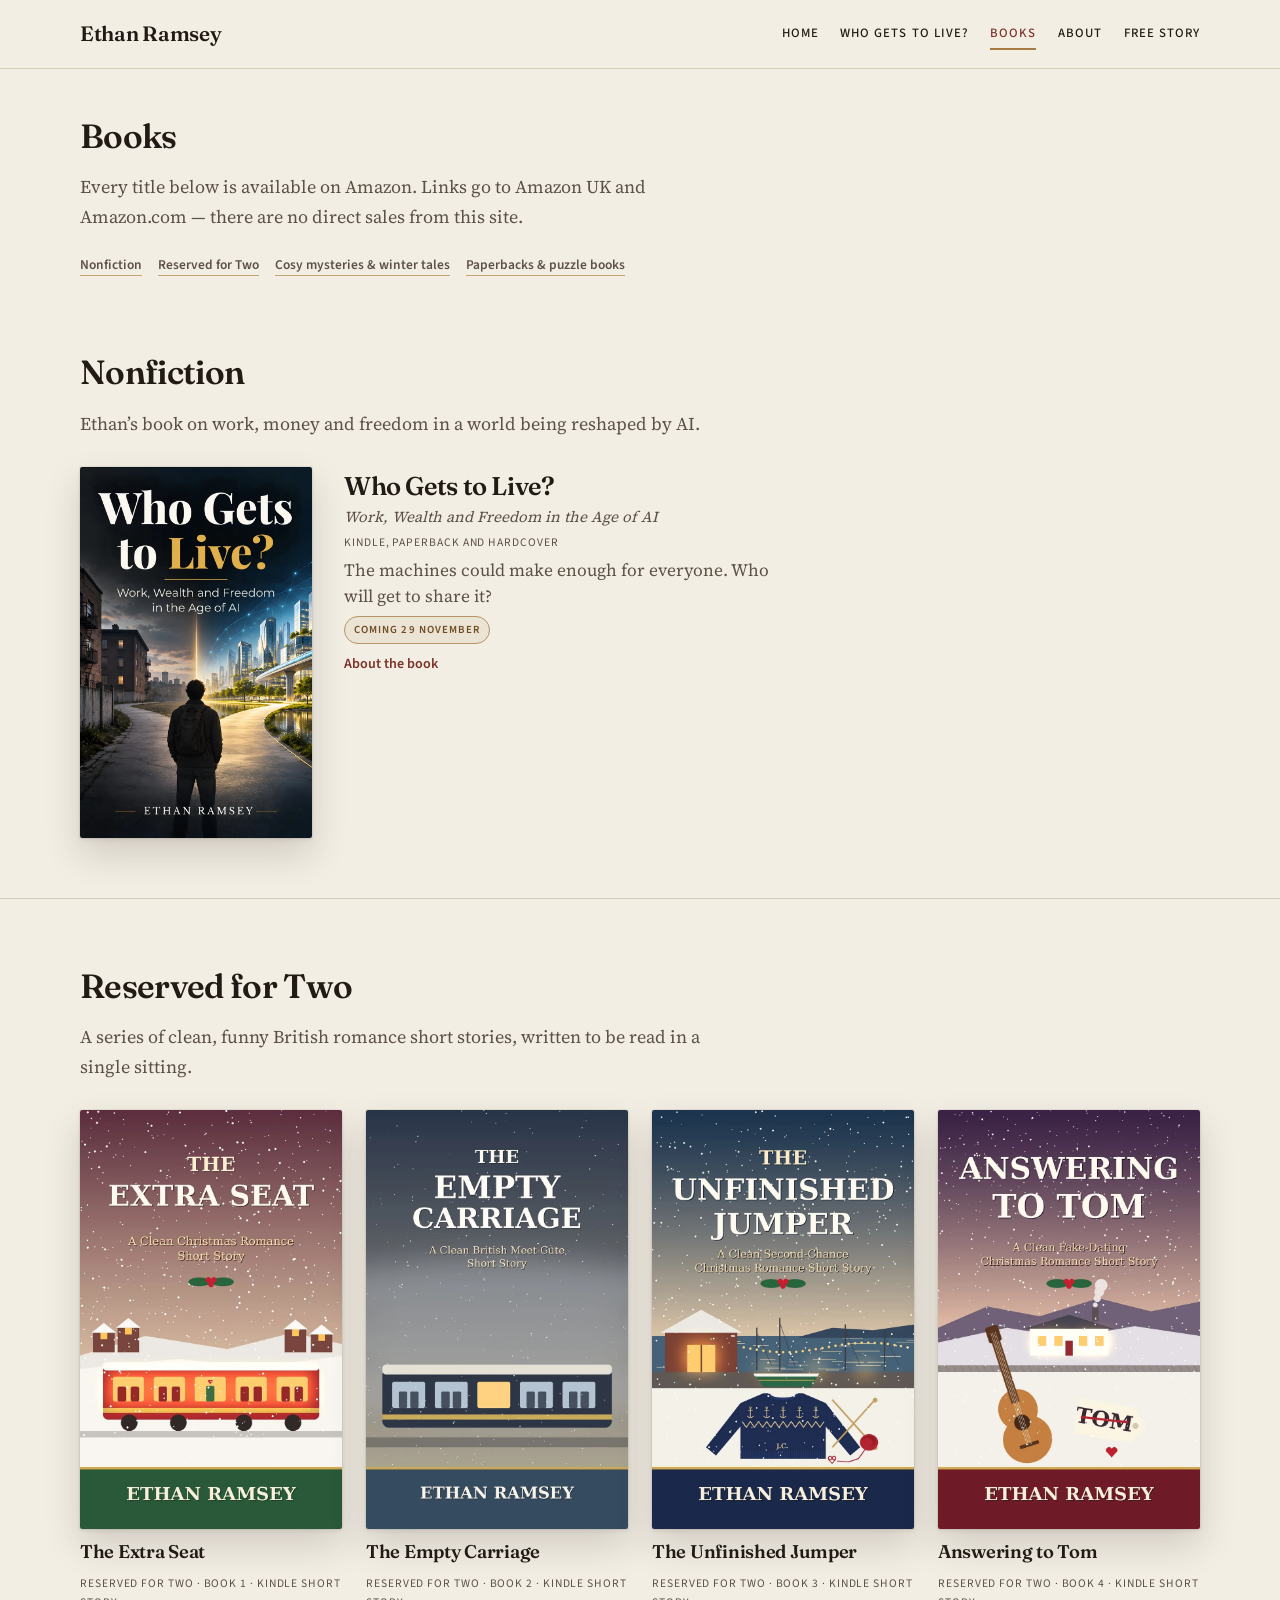
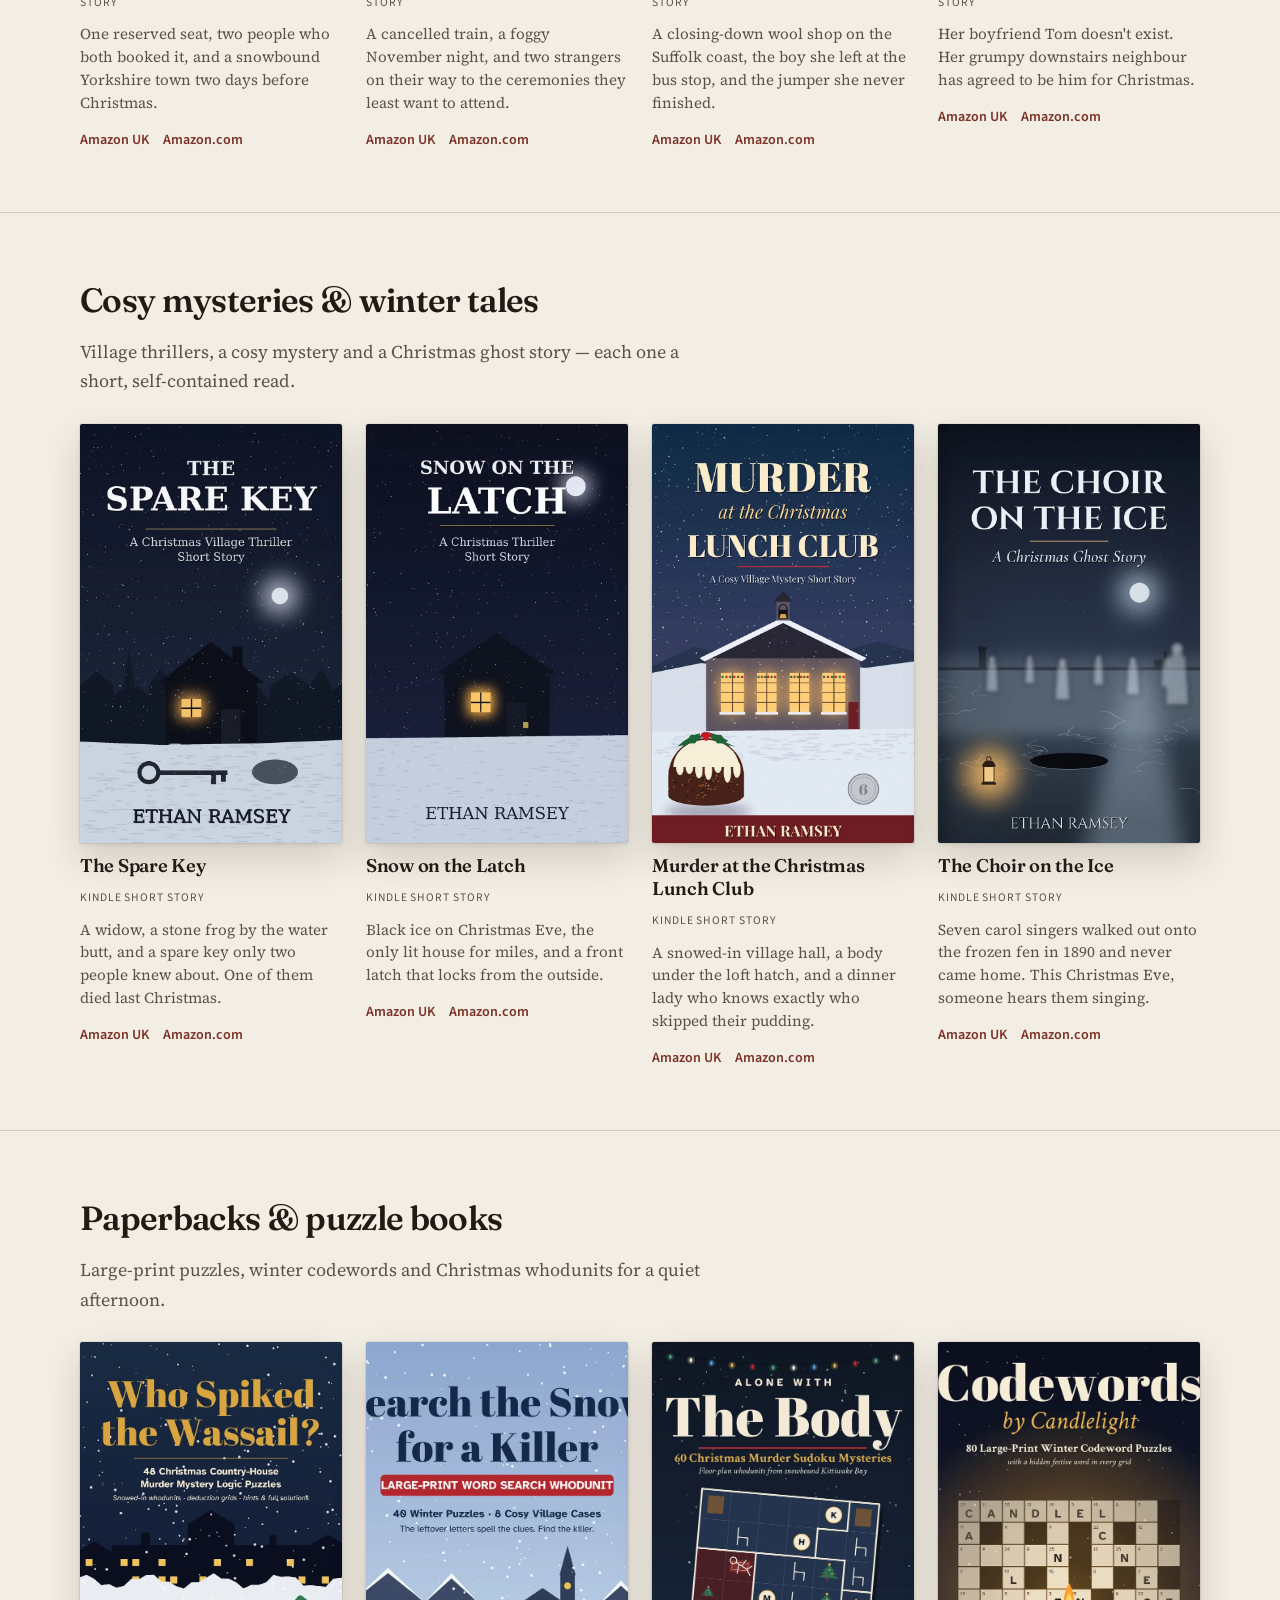
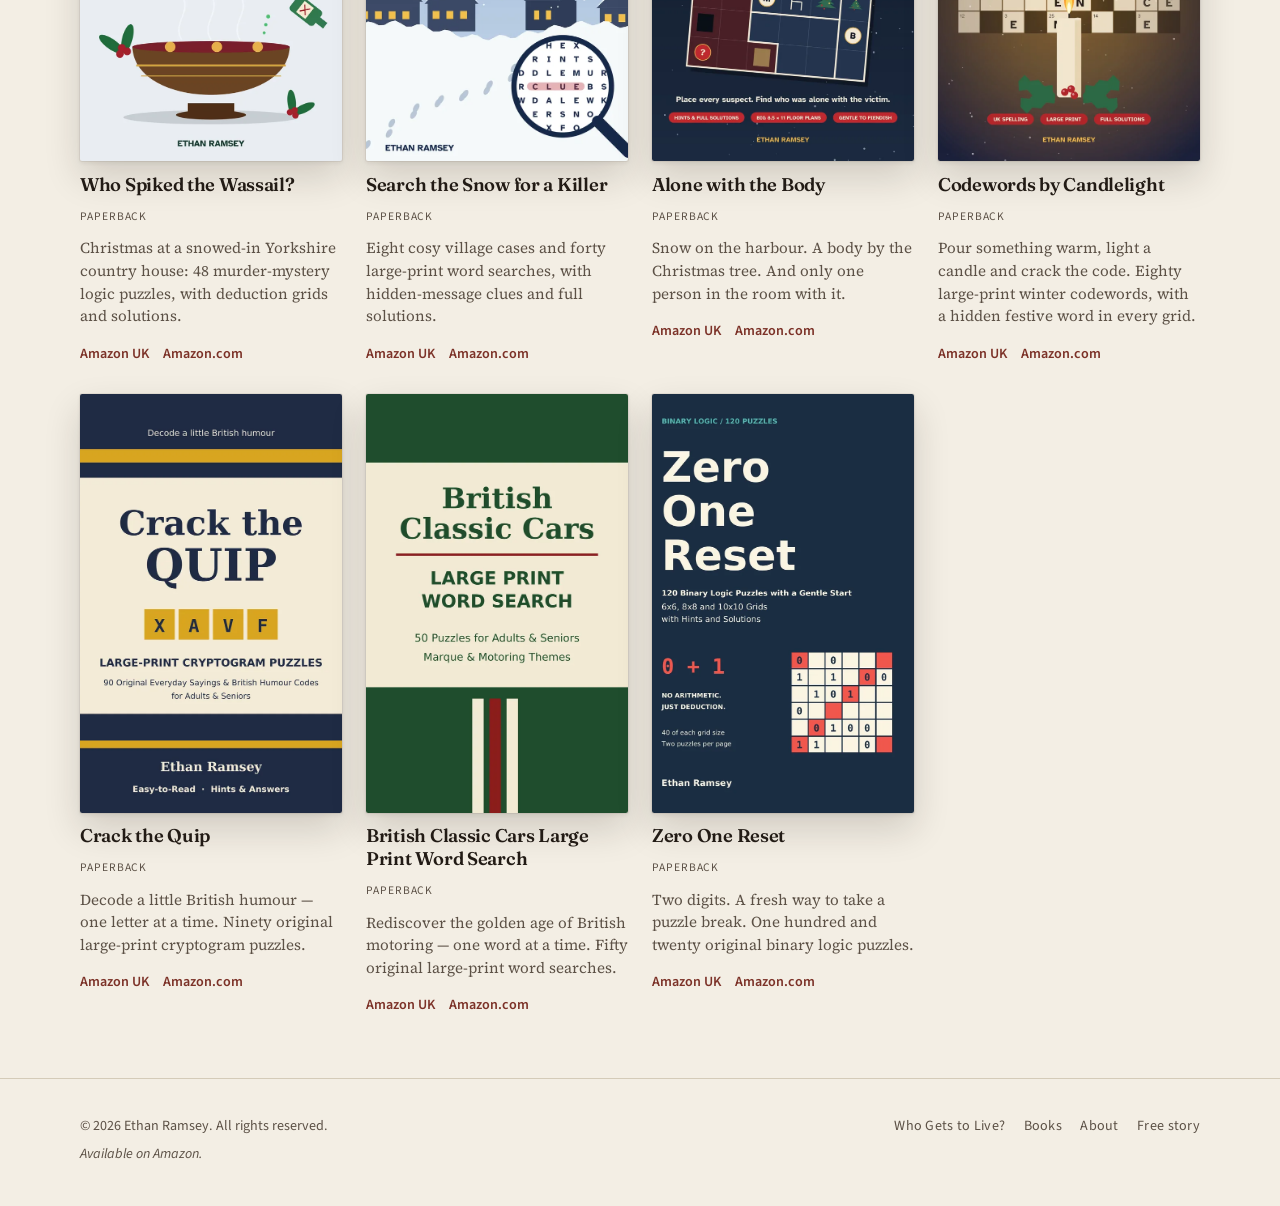
==== commit 66dc738a: "Professional mobile redesign" ====
--- a/books/index.html
+++ b/books/index.html
@@ -78,7 +78,7 @@
         <a href="/who-gets-to-live/">
         <picture>
           <source type="image/webp" srcset="/images/covers/who-gets-to-live.webp">
-          <img src="/images/covers/who-gets-to-live.jpg" alt="Front cover of Who Gets to Live? Work, Wealth and Freedom in the Age of AI, by Ethan Ramsey." width="800" height="1280" loading="lazy" decoding="async">
+          <img src="/images/covers/who-gets-to-live.jpg" alt="Front cover of Who Gets to Live? Work, Wealth and Freedom in the Age of AI, by Ethan Ramsey." width="800" height="1280" fetchpriority="high" decoding="async">
         </picture>
         </a>
       </figure>
--- a/css/styles.css
+++ b/css/styles.css
@@ -11,22 +11,36 @@
   --gold-text: #6f4d22;
   --gold-soft: #c4a574;
   --rule: #d4cbb8;
-  --shadow: 0 12px 30px rgba(34, 27, 21, 0.12);
+  --shadow-cover:
+    0 0 0 1px rgba(34, 27, 21, 0.06),
+    0 2px 4px rgba(34, 27, 21, 0.07),
+    0 16px 36px rgba(34, 27, 21, 0.16);
+  --shadow-cover-hover:
+    0 0 0 1px rgba(34, 27, 21, 0.07),
+    0 8px 16px rgba(34, 27, 21, 0.1),
+    0 22px 44px rgba(34, 27, 21, 0.2);
+  --page-pad: max(1.25rem, env(safe-area-inset-left, 0px), env(safe-area-inset-right, 0px));
   --max: 70rem;
-  --header-h: 4.25rem;
+  --header-h: 3.35rem;
+  --radius: 0.14rem;
+  --ease: 0.22s ease;
   --font-display: "Fraunces", "Iowan Old Style", Palatino, "Palatino Linotype", "Times New Roman", serif;
   --font-serif: "Source Serif 4", "Iowan Old Style", Palatino, "Palatino Linotype", "Times New Roman", serif;
   --font-sans: "Source Sans 3", "Source Sans Pro", "Segoe UI", system-ui, sans-serif;
   color-scheme: light;
 }
+@media (min-width: 48rem) {
+  :root {
+    --page-pad: max(1.5rem, env(safe-area-inset-left, 0px), env(safe-area-inset-right, 0px));
+    --header-h: 4.25rem;
+  }
+}
 
 *, *::before, *::after { box-sizing: border-box; }
-html { scroll-behavior: smooth; }
-@media (prefers-reduced-motion: reduce) {
-  html { scroll-behavior: auto; }
-  *, *::before, *::after { animation-duration: 0.01ms !important; animation-iteration-count: 1 !important; transition-duration: 0.01ms !important; }
-}
-
+html {
+  scroll-behavior: smooth;
+  overflow-x: hidden; /* backstop only; layout itself should not overflow */
+}
 body {
   margin: 0;
   background: var(--paper);
@@ -37,9 +51,15 @@
   min-height: 100vh;
   display: flex;
   flex-direction: column;
+  overflow-x: hidden;
+  max-width: 100%;
 }
 @media (min-width: 48rem) {
   body { font-size: 1.125rem; }
+}
+@media (prefers-reduced-motion: reduce) {
+  html { scroll-behavior: auto; }
+  *, *::before, *::after { animation-duration: 0.01ms !important; animation-iteration-count: 1 !important; transition-duration: 0.01ms !important; }
 }
 
 img { max-width: 100%; height: auto; display: block; }
@@ -53,7 +73,7 @@
 
 .skip {
   position: absolute;
-  left: 0.75rem;
+  left: var(--page-pad);
   top: -3rem;
   background: var(--ink);
   color: var(--paper);
@@ -64,11 +84,8 @@
 .skip:focus { top: 0.75rem; }
 
 .wrap {
-  width: min(100% - 2rem, var(--max));
+  width: min(calc(100% - 2 * var(--page-pad)), var(--max));
   margin-inline: auto;
-}
-@media (min-width: 48rem) {
-  .wrap { width: min(100% - 3rem, var(--max)); }
 }
 
 /* Header */
@@ -76,8 +93,9 @@
   position: sticky;
   top: 0;
   z-index: 40;
-  background: color-mix(in srgb, var(--paper) 92%, white);
-  backdrop-filter: blur(10px);
+  width: 100%;
+  overflow: visible;
+  background: var(--paper);
   border-bottom: 1px solid var(--rule);
 }
 .header-inner {
@@ -90,21 +108,15 @@
 .wordmark {
   font-family: var(--font-display);
   font-weight: 600;
-  font-size: 1.25rem;
-  letter-spacing: -0.01em;
+  font-size: 1.15rem;
+  letter-spacing: -0.015em;
   color: var(--ink);
   text-decoration: none;
   line-height: 1.1;
-}
-.wordmark span {
-  display: block;
-  font-family: var(--font-sans);
-  font-weight: 500;
-  font-size: 0.68rem;
-  letter-spacing: 0.16em;
-  text-transform: uppercase;
-  color: var(--ink-muted);
-  margin-top: 0.1rem;
+  transition: color var(--ease);
+}
+@media (min-width: 48rem) {
+  .wordmark { font-size: 1.3rem; }
 }
 .wordmark:hover { color: var(--accent); }
 
@@ -112,16 +124,31 @@
   display: inline-flex;
   align-items: center;
   justify-content: center;
-  width: 2.75rem;
-  height: 2.75rem;
-  border: 1px solid var(--rule);
-  background: var(--card);
+  position: relative;
+  width: 2.5rem;
+  height: 2.5rem;
+  border: 0;
+  background: transparent;
   color: var(--ink);
-  border-radius: 0.3rem;
+  border-radius: var(--radius);
   cursor: pointer;
 }
-.nav-toggle svg { width: 1.35rem; height: 1.35rem; fill: none; stroke: currentColor; stroke-width: 1.8; }
-.nav-toggle[aria-expanded="true"] { background: var(--ink); color: var(--paper); }
+.nav-toggle svg { width: 1.3rem; height: 1.3rem; fill: none; stroke: currentColor; stroke-width: 1.6; }
+.nav-toggle:hover { color: var(--accent); }
+.nav-toggle[aria-expanded="true"] { color: var(--accent); }
+.nav-toggle[aria-expanded="true"] svg { visibility: hidden; }
+.nav-toggle[aria-expanded="true"]::before,
+.nav-toggle[aria-expanded="true"]::after {
+  content: "";
+  position: absolute;
+  width: 1.15rem;
+  height: 1.5px;
+  background: currentColor;
+  left: 50%;
+  top: 50%;
+}
+.nav-toggle[aria-expanded="true"]::before { transform: translate(-50%, -50%) rotate(45deg); }
+.nav-toggle[aria-expanded="true"]::after { transform: translate(-50%, -50%) rotate(-45deg); }
 
 .site-nav ul {
   list-style: none;
@@ -129,40 +156,82 @@
   padding: 0;
   display: flex;
   flex-direction: column;
-  gap: 0.15rem;
+  gap: 0;
 }
 .site-nav a {
   display: block;
-  padding: 0.7rem 0.2rem;
+  padding: 0.85rem 0;
   color: var(--ink);
   text-decoration: none;
-  font-family: var(--font-sans);
+  font-family: var(--font-display);
   font-weight: 500;
-  font-size: 0.95rem;
-  letter-spacing: 0.04em;
-  text-transform: uppercase;
+  font-size: 1.45rem;
+  letter-spacing: -0.015em;
+  text-transform: none;
+  border-bottom: 1px solid var(--rule);
+  transition: color var(--ease);
 }
 .site-nav a:hover,
 .site-nav a[aria-current="page"] { color: var(--accent); }
-.site-nav a[aria-current="page"] { box-shadow: inset 0 -2px 0 var(--gold); }
-
-@media (max-width: 47.99rem) {
+.site-nav a[aria-current="page"] { box-shadow: none; }
+
+/* Mobile / tablet: full-height menu sheet */
+@media (max-width: 59.99rem) {
   .site-nav {
     display: none;
-    position: absolute;
-    left: 0; right: 0;
+    position: fixed;
+    left: 0;
+    right: 0;
     top: var(--header-h);
+    bottom: 0;
+    width: 100%;
     background: var(--paper);
-    border-bottom: 1px solid var(--rule);
-    padding: 0.5rem 1rem 1rem;
-  }
-  .site-nav.is-open { display: block; }
-}
-@media (min-width: 48rem) {
+    padding: 1.25rem var(--page-pad) 2.5rem;
+    z-index: 45;
+    overflow-y: auto;
+    -webkit-overflow-scrolling: touch;
+  }
+  .site-nav.is-open { display: flex; flex-direction: column; }
+  .site-nav ul { width: 100%; max-width: 24rem; }
+  .site-nav a {
+    border-bottom: 0;
+    padding: 0.7rem 0;
+    font-size: 1.65rem;
+    line-height: 1.2;
+  }
+  .site-nav a[aria-current="page"] { color: var(--accent); }
+  body.nav-open { overflow: hidden; }
+}
+
+@media (min-width: 60rem) {
   .nav-toggle { display: none; }
-  .site-nav { display: block; }
-  .site-nav ul { flex-direction: row; gap: 1.5rem; }
-  .site-nav a { padding: 0.4rem 0; }
+  .site-nav {
+    display: block;
+    position: static;
+    padding: 0;
+    border: 0;
+    background: transparent;
+    overflow: visible;
+  }
+  .site-nav ul {
+    flex-direction: row;
+    align-items: center;
+    gap: 1.35rem;
+  }
+  .site-nav a {
+    padding: 0.35rem 0;
+    font-family: var(--font-sans);
+    font-weight: 500;
+    font-size: 0.8rem;
+    letter-spacing: 0.08em;
+    text-transform: uppercase;
+    border-bottom: 0;
+    box-shadow: inset 0 -1px 0 transparent;
+    transition: color var(--ease), box-shadow var(--ease);
+  }
+  .site-nav a:hover,
+  .site-nav a[aria-current="page"] { color: var(--accent); }
+  .site-nav a[aria-current="page"] { box-shadow: inset 0 -2px 0 var(--gold); }
 }
 
 /* Buttons */
@@ -171,16 +240,17 @@
   align-items: center;
   justify-content: center;
   gap: 0.4rem;
-  padding: 0.7rem 1.25rem;
+  padding: 0.7rem 1.35rem;
   font-family: var(--font-sans);
   font-weight: 600;
-  font-size: 0.95rem;
-  letter-spacing: 0.02em;
+  font-size: 0.92rem;
+  letter-spacing: 0.03em;
   text-decoration: none;
-  border-radius: 0.2rem;
+  border-radius: var(--radius);
   border: 1px solid transparent;
   min-height: 2.75rem;
   line-height: 1.2;
+  transition: background-color var(--ease), color var(--ease), border-color var(--ease), box-shadow var(--ease);
 }
 .btn-primary {
   background: var(--accent);
@@ -190,12 +260,12 @@
 .btn-ghost {
   background: transparent;
   color: var(--ink);
-  border-color: var(--ink);
-}
-.btn-ghost:hover { background: var(--ink); color: var(--paper); }
+  border-color: color-mix(in srgb, var(--ink) 55%, var(--rule));
+}
+.btn-ghost:hover { background: var(--ink); color: var(--paper); border-color: var(--ink); }
 .btn:disabled,
 .btn[aria-disabled="true"] {
-  opacity: 0.6;
+  opacity: 0.55;
   cursor: not-allowed;
   pointer-events: none;
   filter: grayscale(0.15);
@@ -204,39 +274,41 @@
 
 /* Hero */
 .hero {
-  padding: 2.5rem 0 2.75rem;
+  padding: 1.35rem 0 1.75rem;
   border-bottom: 1px solid var(--rule);
 }
 .hero-kicker {
   font-family: var(--font-sans);
-  font-size: 0.78rem;
+  font-size: 0.68rem;
   font-weight: 600;
   letter-spacing: 0.16em;
   text-transform: uppercase;
   color: var(--gold-text);
-  margin: 0 0 0.85rem;
+  margin: 0 0 0.45rem;
 }
 .hero h1 {
   font-family: var(--font-display);
   font-weight: 600;
-  font-size: clamp(2rem, 5.5vw, 3.35rem);
-  line-height: 1.15;
-  letter-spacing: -0.02em;
-  margin: 0 0 1rem;
+  font-size: clamp(1.7rem, 5vw, 3.15rem);
+  line-height: 1.12;
+  letter-spacing: -0.025em;
+  margin: 0 0 0.4rem;
   max-width: 18ch;
 }
 .hero .lead {
-  font-size: 1.15rem;
-  color: var(--ink-muted);
+  font-size: 1.05rem;
+  color: var(--ink);
   max-width: 38rem;
-  margin: 0 0 1.6rem;
-}
-@media (min-width: 48rem) {
-  .hero { padding: 4rem 0 4.25rem; }
+  margin: 0 0 0.85rem;
+}
+@media (min-width: 48rem) {
+  .hero { padding: 3.75rem 0 4rem; }
+  .hero-kicker { font-size: 0.76rem; margin-bottom: 0.85rem; }
+  .hero .lead { font-size: 1.18rem; margin-bottom: 1.5rem; }
 }
 
 /* Sections */
-.section { padding: 2.75rem 0; }
+.section { padding: 2rem 0; }
 @media (min-width: 48rem) { .section { padding: 3.75rem 0; } }
 .section + .section { border-top: 1px solid var(--rule); }
 .section-head {
@@ -244,49 +316,57 @@
   flex-wrap: wrap;
   align-items: baseline;
   justify-content: space-between;
-  gap: 0.75rem 1.5rem;
-  margin-bottom: 1.75rem;
+  gap: 0.5rem 1.5rem;
+  margin-bottom: 1.25rem;
+}
+@media (min-width: 48rem) {
+  .section-head { margin-bottom: 1.75rem; }
 }
 .section-head h2,
 .page-title {
   font-family: var(--font-display);
   font-weight: 600;
-  font-size: clamp(1.6rem, 3vw, 2.15rem);
+  font-size: clamp(1.45rem, 3vw, 2.1rem);
   letter-spacing: -0.02em;
   margin: 0;
 }
 .section-intro, .page-intro {
   color: var(--ink-muted);
   max-width: 40rem;
-  margin: 0.6rem 0 0;
-}
-.page-hero { padding: 2.25rem 0 0.5rem; }
+  margin: 0.5rem 0 0;
+}
+.page-hero { padding: 1.5rem 0 0.4rem; }
+@media (min-width: 48rem) {
+  .page-hero { padding: 2.5rem 0 0.5rem; }
+}
 .link-more {
   font-family: var(--font-sans);
   font-weight: 600;
-  font-size: 0.9rem;
+  font-size: 0.85rem;
   text-decoration: none;
   color: var(--accent);
   white-space: nowrap;
+  letter-spacing: 0.02em;
 }
 .link-more:hover { text-decoration: underline; }
 
 .jump {
   display: flex;
   flex-wrap: wrap;
-  gap: 0.5rem 1rem;
-  margin: 1.25rem 0 0;
+  gap: 0.45rem 1rem;
+  margin: 1rem 0 0;
   padding: 0;
   list-style: none;
 }
 .jump a {
   font-family: var(--font-sans);
-  font-size: 0.88rem;
+  font-size: 0.84rem;
   font-weight: 600;
   text-decoration: none;
   color: var(--ink-muted);
   border-bottom: 1px solid var(--gold-soft);
   padding-bottom: 0.1rem;
+  transition: color var(--ease);
 }
 .jump a:hover { color: var(--accent); }
 
@@ -295,54 +375,33 @@
   display: grid;
   gap: 1.5rem;
 }
-@media (max-width: 39.99rem) {
-  .book-grid {
-    grid-template-columns: repeat(2, 1fr);
-    gap: 1.4rem 0.85rem;
-  }
-  .book {
-    display: flex;
-    flex-direction: column;
-    gap: 0.45rem;
-    min-width: 0;
-  }
-  .book .cover { grid-row: auto; }
-  .book h3,
-  .book .subtitle,
-  .book .meta,
-  .book .hook,
-  .book .buy,
-  .book .badge { grid-column: auto; }
-  .book h3 { font-size: 1.02rem; }
-  .book .hook { font-size: 0.86rem; line-height: 1.45; }
-  .book .meta { font-size: 0.66rem; letter-spacing: 0.06em; }
-  .buy { font-size: 0.82rem; gap: 0.25rem 0.7rem; }
-  .book-feature { max-width: none; }
-  .book-feature .cover { max-width: 11.5rem; }
-}
-@media (min-width: 40rem) {
-  .book-grid { grid-template-columns: repeat(2, 1fr); gap: 1.75rem 1.5rem; }
-  .book { display: flex; flex-direction: column; gap: 0.7rem; }
-}
-@media (min-width: 64rem) {
-  .book-grid { grid-template-columns: repeat(3, 1fr); }
-  .book-grid.featured { grid-template-columns: repeat(4, 1fr); }
-}
-@media (min-width: 80rem) {
-  .book-grid.wide { grid-template-columns: repeat(4, 1fr); }
-}
-
-.book { background: transparent; }
+.book { background: transparent; min-width: 0; }
 .cover {
   margin: 0;
   background: var(--paper-deep);
-  box-shadow: var(--shadow);
-  border-radius: 0.08rem;
+  box-shadow: var(--shadow-cover);
+  border-radius: var(--radius);
   overflow: hidden;
 }
 .cover img {
   width: 100%;
   height: auto;
+  aspect-ratio: 800 / 1280;
+  object-fit: cover;
+  background: var(--paper-deep);
+}
+@media (hover: hover) and (pointer: fine) {
+  .book .cover,
+  .book-feature .cover,
+  .book-hero .cover {
+    transition: box-shadow 0.28s ease, transform 0.28s ease;
+  }
+  .book a:hover .cover,
+  .book-feature a:hover .cover,
+  a.book:hover .cover {
+    box-shadow: var(--shadow-cover-hover);
+    transform: translateY(-3px);
+  }
 }
 .book h3 {
   font-family: var(--font-display);
@@ -352,6 +411,13 @@
   margin: 0;
   letter-spacing: -0.015em;
 }
+.book h3 a {
+  color: inherit;
+  text-decoration: none;
+}
+.book h3 a:hover { color: var(--accent); }
+.book-feature .cover a,
+.book-hero .cover a { display: block; color: inherit; }
 .book .subtitle {
   font-family: var(--font-serif);
   font-size: 0.82rem;
@@ -363,7 +429,7 @@
 }
 .book .meta {
   font-family: var(--font-sans);
-  font-size: 0.75rem;
+  font-size: 0.72rem;
   letter-spacing: 0.08em;
   text-transform: uppercase;
   color: var(--ink-muted);
@@ -372,16 +438,16 @@
 .book .hook {
   margin: 0;
   color: var(--ink-muted);
-  font-size: 0.98rem;
+  font-size: 0.95rem;
   line-height: 1.5;
 }
 .buy {
   display: flex;
   flex-wrap: wrap;
   gap: 0.35rem 0.9rem;
-  margin: 0.15rem 0 0;
+  margin: 0.2rem 0 0;
   font-family: var(--font-sans);
-  font-size: 0.9rem;
+  font-size: 0.88rem;
   font-weight: 600;
 }
 .buy a { text-decoration: none; white-space: nowrap; }
@@ -392,26 +458,39 @@
   width: max-content;
   max-width: 100%;
   font-family: var(--font-sans);
-  font-size: 0.72rem;
-  font-weight: 600;
-  letter-spacing: 0.06em;
+  font-size: 0.68rem;
+  font-weight: 600;
+  letter-spacing: 0.1em;
   text-transform: uppercase;
-  color: var(--accent);
-  border: 1px solid var(--accent);
-  padding: 0.15rem 0.45rem;
-  border-radius: 0.15rem;
-  margin: 0;
+  color: var(--gold-text);
+  border: 1px solid color-mix(in srgb, var(--gold) 70%, var(--rule));
+  background: color-mix(in srgb, var(--gold) 10%, var(--paper));
+  padding: 0.28rem 0.55rem;
+  border-radius: 100px;
+  margin: 0;
+}
+
+@media (min-width: 40rem) {
+  .book-grid { grid-template-columns: repeat(2, 1fr); gap: 1.75rem 1.5rem; }
+  .book { display: flex; flex-direction: column; gap: 0.7rem; }
+}
+@media (min-width: 64rem) {
+  .book-grid { grid-template-columns: repeat(3, 1fr); }
+  .book-grid.featured { grid-template-columns: repeat(3, 1fr); }
+}
+@media (min-width: 80rem) {
+  .book-grid.wide { grid-template-columns: repeat(4, 1fr); }
 }
 
 /* Magnet / CTA band */
 .cta-band {
   background: var(--ink);
   color: var(--paper);
-  padding: 2.75rem 0;
+  padding: 2.25rem 0;
 }
 .cta-inner {
   display: grid;
-  gap: 1.5rem;
+  gap: 1.25rem;
   align-items: center;
 }
 @media (min-width: 48rem) {
@@ -421,24 +500,31 @@
   }
   .cta-band { padding: 3.5rem 0; }
 }
-.cta-band .cover { max-width: 12rem; }
+.cta-band .cover { max-width: 10rem; }
+@media (min-width: 48rem) {
+  .cta-band .cover { max-width: 12rem; }
+}
 .cta-band h2 {
   font-family: var(--font-display);
   font-weight: 600;
-  font-size: clamp(1.6rem, 3vw, 2.2rem);
-  margin: 0 0 0.6rem;
+  font-size: clamp(1.45rem, 3vw, 2.15rem);
+  margin: 0 0 0.5rem;
   color: var(--paper);
-}
-.cta-band p { margin: 0 0 1.2rem; color: #e4d9c8; max-width: 36rem; }
+  letter-spacing: -0.02em;
+}
+.cta-band p { margin: 0 0 1.1rem; color: #e4d9c8; max-width: 36rem; }
 .cta-band .btn-primary { background: var(--gold); color: var(--ink); }
 .cta-band .btn-primary:hover { background: var(--gold-soft); color: var(--ink); }
 .cta-band a:not(.btn) { color: var(--gold-soft); }
 
 /* About / prose */
 .prose { max-width: 38rem; }
-.prose p { font-size: 1.15rem; line-height: 1.75; margin: 0 0 1.1rem; }
+.prose p { font-size: 1.05rem; line-height: 1.7; margin: 0 0 1rem; }
+@media (min-width: 48rem) {
+  .prose p { font-size: 1.15rem; line-height: 1.75; margin: 0 0 1.1rem; }
+}
 .note {
-  font-size: 0.95rem;
+  font-size: 0.92rem;
   color: var(--ink-muted);
   max-width: 40rem;
 }
@@ -447,36 +533,46 @@
 .site-footer {
   margin-top: auto;
   border-top: 1px solid var(--rule);
-  padding: 2rem 0 2.25rem;
+  padding: 1.75rem 0 2rem;
   font-family: var(--font-sans);
-  font-size: 0.9rem;
-  color: var(--ink-muted);
+  font-size: 0.82rem;
+  color: var(--ink-muted);
+}
+@media (min-width: 48rem) {
+  .site-footer { padding: 2.25rem 0 2.5rem; font-size: 0.88rem; }
 }
 .footer-inner {
   display: flex;
   flex-wrap: wrap;
-  gap: 0.75rem 2rem;
+  gap: 0.85rem 2rem;
   justify-content: space-between;
   align-items: flex-start;
 }
+.site-footer p { margin: 0; }
+.site-footer p + p { margin-top: 0.3rem; }
 .site-footer nav ul {
   list-style: none;
   margin: 0;
   padding: 0;
   display: flex;
   flex-wrap: wrap;
-  gap: 0.75rem 1.25rem;
-}
-.site-footer a { color: var(--ink-muted); text-decoration: none; }
+  gap: 0.65rem 1.15rem;
+}
+.site-footer a {
+  color: var(--ink-muted);
+  text-decoration: none;
+  letter-spacing: 0.02em;
+  transition: color var(--ease);
+}
 .site-footer a:hover { color: var(--accent); }
 .avail { font-style: italic; }
 
 /* Magnet page layout */
 .magnet-layout {
   display: grid;
-  gap: 1.75rem;
+  gap: 1.35rem;
   align-items: start;
-  padding-bottom: 3rem;
+  padding: 1.35rem 0 2.5rem;
 }
 @media (min-width: 48rem) {
   .magnet-layout {
@@ -485,20 +581,23 @@
     padding: 2rem 0 4rem;
   }
 }
-.magnet-layout .cover { max-width: 20rem; }
+.magnet-layout .cover { max-width: 12.5rem; justify-self: center; }
+@media (min-width: 48rem) {
+  .magnet-layout .cover { max-width: 20rem; justify-self: start; }
+}
 
 .download-box {
   background: var(--card);
   border: 1px solid var(--rule);
-  padding: 1.75rem;
+  padding: 1.5rem;
   border-radius: 0.25rem;
   max-width: 36rem;
 }
-.download-box h1 { font-family: var(--font-display); margin: 0 0 0.75rem; }
+.download-box h1 { font-family: var(--font-display); margin: 0 0 0.75rem; letter-spacing: -0.02em; }
 
 .book-feature {
   display: grid;
-  gap: 1.25rem;
+  gap: 1rem 1.25rem;
   align-items: start;
   max-width: 44rem;
 }
@@ -527,131 +626,184 @@
 
 /* Headline book feature (home + book page) */
 .book-hero {
-  padding: 1.75rem 0 2.25rem;
+  padding: 1.15rem 0 1.6rem;
 }
 .book-hero-inner {
   display: grid;
-  gap: 1.75rem;
+  gap: 1rem;
   align-items: start;
+  justify-items: center;
+  text-align: center;
 }
 .book-hero .cover {
   margin: 0;
-  max-width: 18rem;
-  width: 100%;
-  justify-self: start;
+  width: 58%;
+  max-width: 14.5rem;
+  justify-self: center;
 }
 .book-hero h1 {
   max-width: none;
-  margin: 0 0 0.35rem;
+  margin: 0 0 0.25rem;
+  font-size: clamp(1.65rem, 6.5vw, 2.05rem);
 }
 .book-hero .subtitle {
   font-family: var(--font-serif);
   font-style: italic;
   font-weight: 400;
-  font-size: clamp(1.05rem, 2.2vw, 1.35rem);
-  color: var(--ink-muted);
-  margin: 0 0 1.05rem;
+  font-size: 0.98rem;
+  color: var(--ink-muted);
+  margin: 0 0 0.65rem;
   line-height: 1.35;
 }
 .book-hero .lead {
-  margin: 0 0 0.85rem;
+  margin: 0 0 0.75rem;
   color: var(--ink);
+  max-width: 34rem;
+  font-size: 1.02rem;
+  line-height: 1.45;
+}
+.hero-pitch {
+  font-size: 1rem;
+  color: var(--ink-muted);
   max-width: 38rem;
-}
-.hero-pitch {
-  font-size: 1.05rem;
-  color: var(--ink-muted);
-  max-width: 38rem;
-  margin: 0 0 1.2rem;
+  margin: 0 0 1.15rem;
   line-height: 1.65;
 }
-.book-hero .badge { margin: 0 0 1.15rem; }
+.book-hero .hero-pitch { display: none; } /* one-line pitch on small screens so the CTA stays above the fold */
+.book-hero .badge { margin: 0 auto 0.85rem; justify-self: center; }
+.book-hero .btn-row {
+  width: 100%;
+  max-width: 22rem;
+  margin: 0 auto;
+}
+.book-hero .btn { width: 100%; }
 .book-hero .meta.pub-date {
-  margin: 0.65rem 0 0;
+  margin: 0.15rem 0 0;
   font-family: var(--font-sans);
-  font-size: 0.85rem;
-  letter-spacing: 0.06em;
+  font-size: 0.75rem;
+  letter-spacing: 0.08em;
   text-transform: uppercase;
   color: var(--ink-muted);
 }
 @media (min-width: 48rem) {
-  .book-hero { padding: 3rem 0 3.4rem; }
+  .book-hero { padding: 3.25rem 0 3.5rem; }
   .book-hero-inner {
     grid-template-columns: minmax(14rem, 22rem) minmax(0, 1fr);
     column-gap: 3.25rem;
     align-items: center;
-  }
-  .book-hero .cover { max-width: 22rem; }
+    justify-items: stretch;
+    text-align: left;
+  }
+  .book-hero .cover {
+    width: 100%;
+    max-width: 22rem;
+    justify-self: start;
+  }
+  .book-hero h1 { font-size: clamp(2.15rem, 4.2vw, 3.15rem); }
+  .book-hero .subtitle { font-size: clamp(1.05rem, 2.2vw, 1.35rem); margin-bottom: 1.05rem; }
+  .book-hero .lead { font-size: 1.18rem; margin-bottom: 0.85rem; }
+  .book-hero .hero-pitch { display: block; }
+  .book-hero .badge { margin: 0 0 1.15rem; justify-self: start; }
+  .book-hero .btn-row { width: auto; max-width: none; margin: 0; }
+  .book-hero .btn { width: auto; }
+  .book-hero .meta.pub-date { margin: 0.65rem 0 0; font-size: 0.85rem; }
 }
 
 .wgtl-prose { max-width: 40rem; }
 .explore-list {
-  margin: 0 0 1.5rem;
-  padding-left: 1.25rem;
+  margin: 0 0 1.35rem;
+  padding-left: 1.15rem;
 }
 .explore-list li {
-  margin: 0 0 0.75rem;
-  font-size: 1.08rem;
-  line-height: 1.6;
+  margin: 0 0 0.65rem;
+  font-size: 1.02rem;
+  line-height: 1.55;
+}
+@media (min-width: 48rem) {
+  .explore-list li { font-size: 1.08rem; line-height: 1.6; margin-bottom: 0.75rem; }
 }
 .explore-list li::marker { color: var(--gold-text); }
 .buy-soon {
   display: flex;
+  flex-direction: column;
   flex-wrap: wrap;
-  gap: 0.75rem;
-  margin: 1.25rem 0 0.75rem;
-}
-
-.book h3 a {
-  color: inherit;
-  text-decoration: none;
-}
-.book h3 a:hover { color: var(--accent); }
-.book-feature .cover a,
-.book-hero .cover a { display: block; color: inherit; }
-
-/* Five-item nav: slightly tighter on mid-width desktops */
-@media (min-width: 48rem) and (max-width: 64rem) {
-  .site-nav ul { gap: 0.85rem; }
-  .site-nav a { font-size: 0.82rem; letter-spacing: 0.03em; }
-}
-@media (min-width: 64.01rem) {
-  .site-nav ul { gap: 1.25rem; }
-}
-
-@media (min-width: 64rem) {
-  .book-grid.featured { grid-template-columns: repeat(3, 1fr); }
-}
-
-/* Larger cover on small screens too (front and centre) */
-.book-hero .cover { max-width: 22rem; }
-
-/* Keep the hamburger until mid-width so the long nav item does not overflow */
-@media (min-width: 48rem) and (max-width: 59.99rem) {
-  .nav-toggle { display: inline-flex; }
-  .site-nav {
-    display: none;
-    position: absolute;
-    left: 0;
-    right: 0;
-    top: var(--header-h);
-    background: var(--paper);
-    border-bottom: 1px solid var(--rule);
-    padding: 0.5rem 1rem 1rem;
-  }
-  .site-nav.is-open { display: block; }
-  .site-nav ul { flex-direction: column; gap: 0.15rem; }
-  .site-nav a { padding: 0.7rem 0.2rem; font-size: 0.95rem; letter-spacing: 0.04em; }
-}
-@media (min-width: 60rem) {
-  .nav-toggle { display: none; }
-  .site-nav {
-    display: block;
-    position: static;
-    padding: 0;
-    border: 0;
-    background: transparent;
-  }
-  .site-nav ul { flex-direction: row; gap: 1.25rem; }
-  .site-nav a { padding: 0.4rem 0; font-size: 0.95rem; letter-spacing: 0.04em; }
-}
+  gap: 0.65rem;
+  margin: 1.1rem 0 0.75rem;
+}
+@media (min-width: 48rem) {
+  .buy-soon { flex-direction: row; gap: 0.75rem; margin: 1.25rem 0 0.75rem; }
+}
+
+/* Phone layout: compact, centred, first-screen hero, swipeable books */
+@media (max-width: 37.5rem) {
+  .btn-row { width: 100%; }
+  .btn-row .btn,
+  .magnet-layout .btn,
+  .cta-band .btn,
+  .buy-soon .btn,
+  .download-box .btn { width: 100%; }
+
+  .cta-band .cover {
+    max-width: 7.5rem;
+    justify-self: center;
+  }
+  .cta-inner { justify-items: center; text-align: center; }
+  .cta-band p { margin-left: auto; margin-right: auto; }
+
+  .footer-inner {
+    flex-direction: column;
+    align-items: center;
+    text-align: center;
+    gap: 1rem;
+  }
+  .site-footer nav ul { justify-content: center; }
+
+  .book-grid {
+    display: flex;
+    gap: 0.9rem;
+    overflow-x: auto;
+    overscroll-behavior-x: contain;
+    scroll-snap-type: x mandatory;
+    scroll-padding-inline: 0;
+    -webkit-overflow-scrolling: touch;
+    padding: 0.4rem 0 0.85rem;
+    margin: 0;
+    scrollbar-width: thin;
+    scrollbar-color: var(--gold-soft) transparent;
+  }
+  .book-grid .book {
+    flex: 0 0 42%;
+    min-width: 9.25rem;
+    max-width: 11.25rem;
+    display: flex;
+    flex-direction: column;
+    gap: 0.45rem;
+    scroll-snap-align: start;
+  }
+  .book-grid .book h3 { font-size: 0.98rem; }
+  .book-grid .book .hook { font-size: 0.8rem; line-height: 1.4; }
+  .book-grid .book .meta { font-size: 0.62rem; letter-spacing: 0.06em; }
+  .book-grid .buy { font-size: 0.8rem; gap: 0.25rem 0.7rem; }
+
+  .book-feature {
+    grid-template-columns: 7.25rem 1fr;
+    column-gap: 1rem;
+    row-gap: 0.3rem;
+    align-items: start;
+  }
+  .book-feature .book { display: contents; }
+  .book-feature .cover {
+    max-width: 7.25rem;
+    grid-column: 1;
+    grid-row: 1 / span 8;
+  }
+  .book-feature h3,
+  .book-feature .subtitle,
+  .book-feature .meta,
+  .book-feature .hook,
+  .book-feature .buy,
+  .book-feature .badge { grid-column: 2; }
+  .book-feature h3 { font-size: 1.15rem; margin-top: 0; }
+  .book-feature .subtitle { font-size: 0.85rem; }
+  .book-feature .hook { font-size: 0.9rem; }
+}
